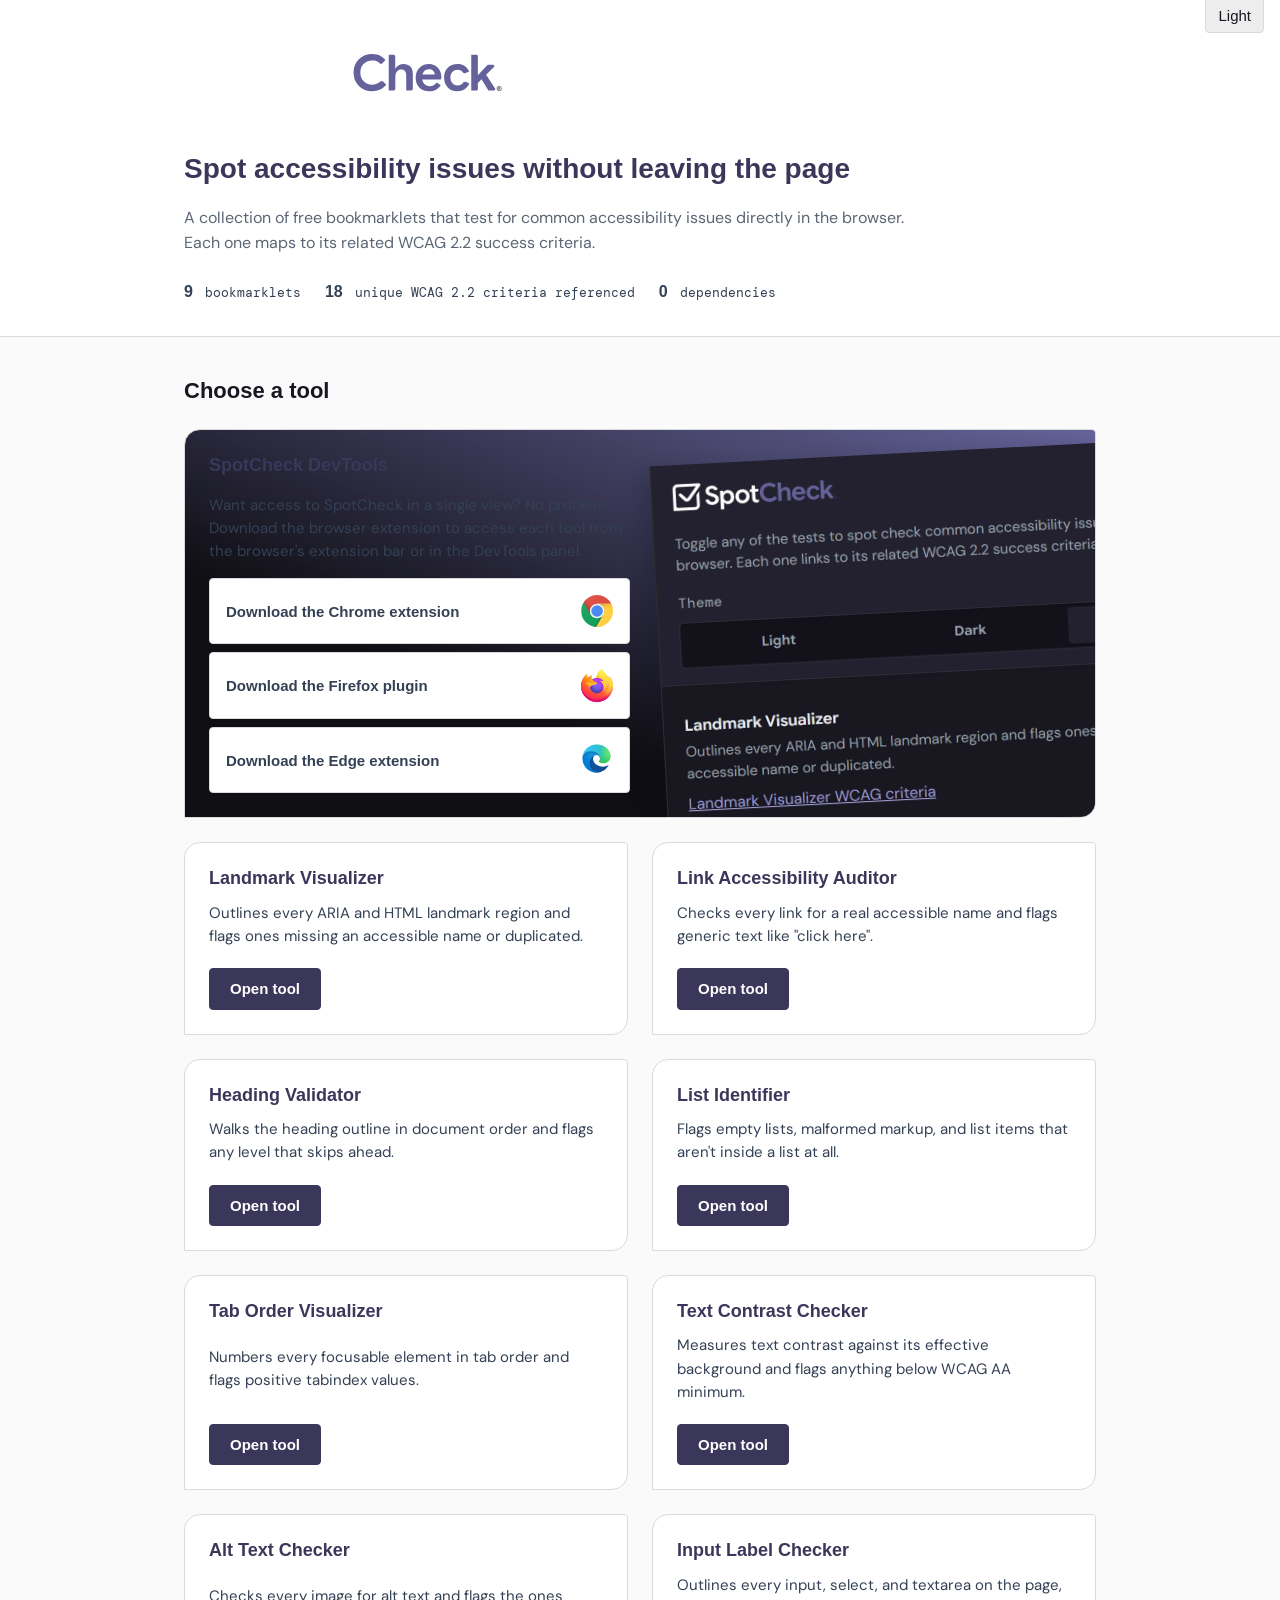
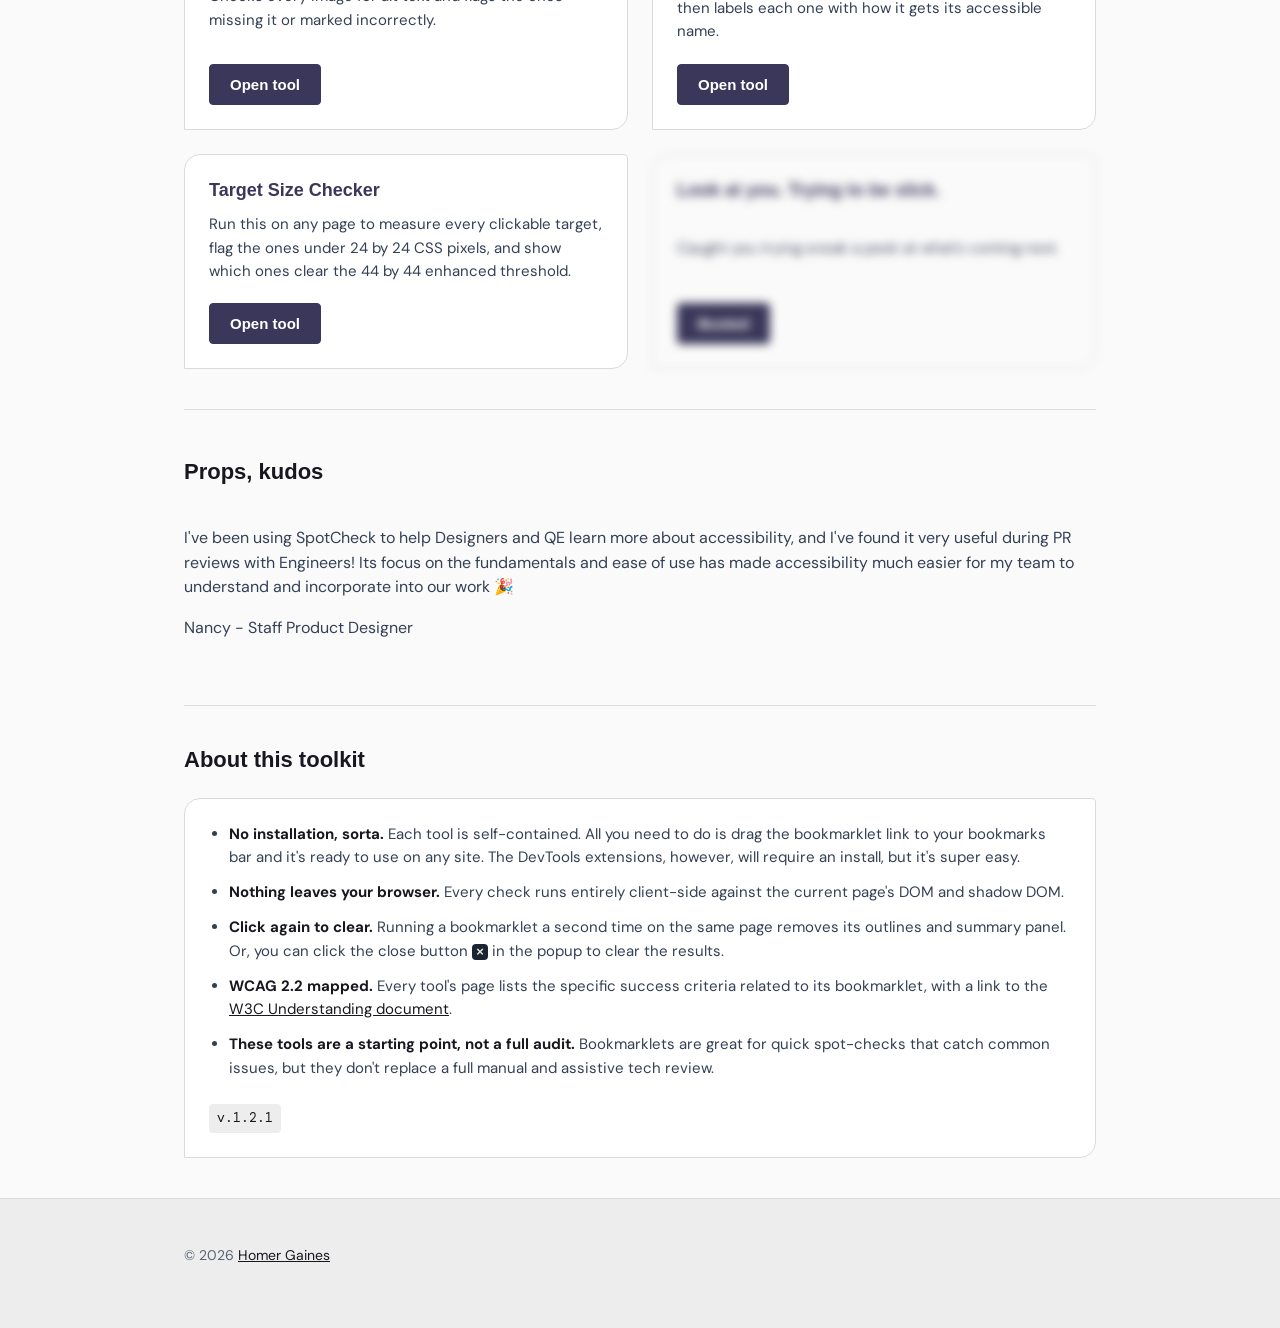
==== index.html @ e2414dfe "test" ====
<!doctype html>
<html lang="en">
  <head>
    <meta charset="utf-8" />
    <meta name="viewport" content="width=device-width" />
    <title>Free Accessibility Toolkit | SpotCheck</title>
    <meta
      name="description"
      content="SpotCheck is a free accessibility toolkit for testing common accessibility issues. Each tool is mapped to the WCAG 2.2 success criteria it covers."
    />
    <meta property="og:type" content="website" />
    <meta property="og:url" content="https://www.spotcheck.tools/" />
    <meta property="og:site_name" content="SpotCheck" />
    <meta
      property="og:title"
      content="SpotCheck: an Accessibility Bookmarklet Toolkit"
    />
    <meta
      property="og:SpotCheck is a free accessibility toolkit for testing common accessibility issues. Each tool is mapped to the WCAG 2.2 success criteria it covers."
    />
    <meta
      property="og:image"
      content="https://www.spotcheck.tools/img/spotchecktools-share-banner.jpg"
    />
    <meta property="og:image:width" content="1200" />
    <meta property="og:image:height" content="630" />
    <meta
      property="og:image:alt"
      content="SpotCheck logo above the words: an accessibility bookmarklet toolkit."
    />
    <meta property="og:locale" content="en_US" />

    <meta name="twitter:card" content="summary_large_image" />
    <meta
      name="twitter:title"
      content="SpotCheck: an Accessibility Bookmarklet Toolkit"
    />
    <meta
      name="twitter:SpotCheck is a free accessibility toolkit for testing common accessibility issues. Each tool is mapped to the WCAG 2.2 success criteria it covers."
    />
    <meta
      name="twitter:image"
      content="https://www.spotcheck.tools/img/spotchecktools-share-banner.jpg"
    />
    <meta
      name="twitter:image:alt"
      content="SpotCheck logo above the words: an accessibility bookmarklet toolkit."
    />
    <meta name="twitter:creator" content="@xirclebox" />
    <meta name="twitter:site" content="@xirclebox" />
    <meta name="color-scheme" content="light dark" />
    <link rel="icon" href="/img/favicon.png" type="image/png" />
    <link rel="canonical" href="https://www.spotcheck.tools/" />
    <link rel="preconnect" href="https://fonts.googleapis.com" />
    <link rel="preconnect" href="https://fonts.gstatic.com" crossorigin />
    <link rel="stylesheet" href="bookmarklet.css" />
    <script
      defer
      src="https://cloud.umami.is/script.js"
      data-website-id="f4892d19-de6e-406d-9e85-edab362f1ae8"
      data-domains="spotcheck.tools,www.spotcheck.tools"
    ></script>
    <script>
      const t = localStorage.getItem("__spotcheck_theme") || "system";

      if (t === "system") {
        document.documentElement.removeAttribute("data-theme");
      } else {
        document.documentElement.setAttribute("data-theme", t);
      }
    </script>
    <script defer src="js/theme.js"></script>
  </head>
  <body class="hub">
    <a class="skip-link" href="#main">Skip to content</a>

    <header class="site-header">
      <div class="wrap">
        <div id="theme-toggle-container" class="theme-toggle-container"></div>
        <h1 class="site-header__title">
          <span class="logo" aria-hidden="true"></span>
          <span class="sr-only"
            >SpotCheck: an Accessibility Bookmarklet Toolkit</span
          >
        </h1>
        <h2 class="site-header__heading">
          Spot accessibility issues without leaving the page
        </h2>
        <p class="site-header__lede">
          A collection of free bookmarklets that test for common accessibility
          issues directly in the browser. Each one maps to its related WCAG 2.2
          success criteria.
        </p>
        <ul class="site-header__stats">
          <li class="site-header__stat"><strong>9</strong> bookmarklets</li>
          <li class="site-header__stat">
            <strong>18</strong> unique WCAG 2.2 criteria referenced
          </li>
          <li class="site-header__stat"><strong>0</strong> dependencies</li>
        </ul>
      </div>
    </header>

    <main id="main">
      <div class="wrap">
        <section class="section" aria-labelledby="tools-heading">
          <h2 class="section__title" id="tools-heading">Choose a tool</h2>
          <ul class="tools">
            <li class="devtools">
              <div>
                <h3 class="tool__name">SpotCheck DevTools</h3>
                <p class="devtools-copy">
                  Want access to SpotCheck in a single view? No problem.
                  Download the browser extension to access each tool from the
                  browser's extension bar or in the DevTools panel.
                </p>
                <ul class="devtools__list">
                  <li class="devtools__list-item">
                    <a
                      class="tool__link devtools__link--outline devtools__link"
                      href="https://chromewebstore.google.com/detail/spotcheck-accessibility-t/bcaahjkiibfcphmllamggoneejgpkncf?authuser=0&hl=en"
                      rel="noopener noreferrer"
                      target="_blank"
                    >
                      <span>Download the Chrome extension</span>
                      <img src="./img/chrome.svg" alt="" class="browser__img" />
                    </a>
                  </li>

                  <li class="devtools__list-item">
                    <a
                      class="tool__link devtools__link--outline devtools__link"
                      href="https://addons.mozilla.org/en-US/firefox/addon/spotcheck-a11y-toolkit/"
                      rel="noopener noreferrer"
                      target="_blank"
                    >
                      <span>Download the Firefox plugin</span>
                      <img
                        src="./img/firefox.svg"
                        alt=""
                        class="browser__img"
                      />
                    </a>
                  </li>

                  <li class="devtools__list-item">
                    <a
                      class="tool__link devtools__link--outline devtools__link"
                      href="https://microsoftedge.microsoft.com/addons/detail/spotcheck-accessibility-/emnckkeinmbibkdihlafebegipoojcdb"
                      rel="noopener noreferrer"
                      target="_blank"
                    >
                      <span>Download the Edge extension</span>
                      <img src="./img/edge.svg" alt="" class="browser__img" />
                    </a>
                  </li>
                </ul>
              </div>
              <div class="devtools-screen"></div>
            </li>

            <li class="tool tool--landmarks">
              <div class="tool__header">
                <h3 class="tool__name">Landmark Visualizer</h3>
              </div>
              <p class="tool__desc">
                Outlines every ARIA and HTML landmark region and flags ones
                missing an accessible name or duplicated.
              </p>
              <div class="tool__footer">
                <a
                  class="tool__link"
                  href="landmark-visualizer.html"
                  aria-label="Open Landmark Visualizer"
                  >Open tool</a
                >
              </div>
            </li>

            <li class="tool tool--links">
              <div class="tool__header">
                <h3 class="tool__name">Link Accessibility Auditor</h3>
              </div>
              <p class="tool__desc">
                Checks every link for a real accessible name and flags generic
                text like "click here".
              </p>
              <div class="tool__footer">
                <a
                  class="tool__link"
                  href="link-accessibility-auditor.html"
                  aria-label="Open Link Accessibility Auditor"
                  >Open tool</a
                >
              </div>
            </li>

            <li class="tool tool--headings">
              <div class="tool__header">
                <h3 class="tool__name">Heading Validator</h3>
              </div>
              <p class="tool__desc">
                Walks the heading outline in document order and flags any level
                that skips ahead.
              </p>
              <div class="tool__footer">
                <a
                  class="tool__link"
                  href="heading-validator.html"
                  aria-label="Open Heading Validator"
                  >Open tool</a
                >
              </div>
            </li>

            <li class="tool tool--lists">
              <div class="tool__header">
                <h3 class="tool__name">List Identifier</h3>
              </div>
              <p class="tool__desc">
                Flags empty lists, malformed markup, and list items that aren't
                inside a list at all.
              </p>
              <div class="tool__footer">
                <a
                  class="tool__link"
                  href="list-identifier.html"
                  aria-label="Open List Identifier"
                  >Open tool</a
                >
              </div>
            </li>

            <li class="tool tool--keyboard">
              <div class="tool__header">
                <h3 class="tool__name">Tab Order Visualizer</h3>
              </div>
              <p class="tool__desc">
                Numbers every focusable element in tab order and flags positive
                tabindex values.
              </p>
              <div class="tool__footer">
                <a
                  class="tool__link"
                  href="tab-order-visualizer.html"
                  aria-label="Open Tab Order Visualizer"
                  >Open tool</a
                >
              </div>
            </li>

            <li class="tool tool--contrast">
              <div class="tool__header">
                <h3 class="tool__name">Text Contrast Checker</h3>
              </div>
              <p class="tool__desc">
                Measures text contrast against its effective background and
                flags anything below WCAG AA minimum.
              </p>
              <div class="tool__footer">
                <a
                  class="tool__link"
                  href="text-contrast-checker.html"
                  aria-label="Open Text Contrast Checker"
                  >Open tool</a
                >
              </div>
            </li>

            <li class="tool">
              <div class="tool__header">
                <h3 class="tool__name">Alt Text Checker</h3>
              </div>
              <p class="tool__desc">
                Checks every image for alt text and flags the ones missing it or
                marked incorrectly.
              </p>
              <div class="tool__footer">
                <a
                  class="tool__link"
                  href="alt-text-checker.html"
                  aria-label="Open Alt Text Checker"
                  >Open tool</a
                >
              </div>
            </li>

            <li class="tool">
              <div class="tool__header">
                <h3 class="tool__name">Input Label Checker</h3>
              </div>
              <p class="tool__desc">
                Outlines every input, select, and textarea on the page, then
                labels each one with how it gets its accessible name.
              </p>
              <div class="tool__footer">
                <a
                  class="tool__link"
                  href="input-label-checker.html"
                  aria-label="Open Input Label Checker"
                  >Open tool</a
                >
              </div>
            </li>

            <li class="tool">
              <div class="tool__header">
                <h3 class="tool__name">Target Size Checker</h3>
              </div>
              <p class="tool__desc">
                Run this on any page to measure every clickable target, flag the
                ones under 24 by 24 CSS pixels, and show which ones clear the 44
                by 44 enhanced threshold.
              </p>
              <div class="tool__footer">
                <a
                  class="tool__link"
                  href="target-size-checker.html"
                  aria-label="Open Target Size Checker"
                  >Open tool</a
                >
              </div>
            </li>

            <li class="tool coming-soon" aria-hidden="true">
              <div class="tool__header">
                <h3 class="tool__name">Look at you. Trying to be slick.</h3>
              </div>
              <p class="tool__desc">
                Caught you trying sneak a peek at what's coming next.
              </p>
              <div class="tool__footer">
                <div class="tool__link">Busted</div>
              </div>
            </li>
          </ul>
        </section>

        <section aria-labelledby="props-heading">
          <h2 class="section__title" id="props-heading">Props, kudos</h2>
          <div class="props">
            <p>
              I've been using SpotCheck to help Designers and QE learn more
              about accessibility, and I've found it very useful during PR
              reviews with Engineers! Its focus on the fundamentals and ease of
              use has made accessibility much easier for my team to understand
              and incorporate into our work
              <span role="img" aria-label="Tada emoji">🎉</span>
            </p>
            <p>Nancy - Staff Product Designer</p>
          </div>
        </section>

        <section class="section" aria-labelledby="about-heading">
          <h2 class="section__title" id="about-heading">About this toolkit</h2>
          <div class="about">
            <ul class="about__list">
              <li>
                <strong>No installation, sorta.</strong> Each tool is
                self-contained. All you need to do is drag the bookmarklet link
                to your bookmarks bar and it's ready to use on any site. The
                DevTools extensions, however, will require an install, but it's
                super easy.
              </li>
              <li>
                <strong>Nothing leaves your browser.</strong> Every check runs
                entirely client-side against the current page's DOM and shadow
                DOM.
              </li>
              <li>
                <strong>Click again to clear.</strong> Running a bookmarklet a
                second time on the same page removes its outlines and summary
                panel. Or, you can click the close button
                <pre class="example-close-button" aria-hidden="true">×</pre>
                in the popup to clear the results.
              </li>
              <li>
                <strong>WCAG 2.2 mapped.</strong> Every tool's page lists the
                specific success criteria related to its bookmarklet, with a
                link to the
                <a
                  href="https://www.w3.org/WAI/WCAG22/Understanding/"
                  rel="noopener noreferrer"
                  target="_blank"
                  >W3C Understanding document</a
                >.
              </li>
              <li>
                <strong
                  >These tools are a starting point, not a full audit.</strong
                >
                Bookmarklets are great for quick spot-checks that catch common
                issues, but they don't replace a full manual and assistive tech
                review.
              </li>
            </ul>

            <div class="version">v.1.2.1</div>
          </div>
        </section>
      </div>
    </main>

    <footer class="site-footer">
      <div class="wrap">
        <p>
          &copy; 2026
          <a
            href="https://www.homergaines.com"
            rel="noopener noreferrer"
            target="_blank"
            >Homer Gaines</a
          >
        </p>
      </div>
    </footer>
  </body>
</html>
---- bookmarklet.css ----
@import url("https://fonts.googleapis.com/css2?family=Google+Sans+Flex:opsz,wght@6..144,1..1000&&family=IBM+Plex+Sans:wght@500;600;700&family=DM+Sans:ital,opsz,wght@0,9..40,100..1000;1,9..40,100..1000&family=DM+Mono:ital,wght@0,300;0,400;0,500;1,300;1,400;1,500&display=swap");

:root {
  --logo-url: url("./img/spotcheck-logo--header-dark.svg");
  --product-url: url("./img/spotchecktools-product-screen-dark.jpg");
  --light: #fff;
  --dark: #181720;
  --color-bg: #fafafa;
  --color-bg-tint: #ededed;
  --color-surface: var(--light);
  --color-hairline: #d8dbdd;
  --color-ink-muted: #5b6674;
  --color-navy: #3b375a;
  --color-navy-soft: #344054;
  --color-navy-dark: var(--dark);
  --color-navy-tint: #eef0f2;
  --color-green: #1a7d4f;
  --color-red: #be412a;
  --color-gold: #8b6800;
  --color-code: #e7eaed;
  --focus-color: #ff00ff;
  --accent: #646198;

  --border-radius: 0.25rem;
  --border-radius-lg: 1rem;
  --control-background: #3b375a;
  --control-border: #3b375a;
  --control-background--hover: var(--accent);
  --control-border--hover: #344054;
  --ui-border: #344054;
  --graditent: linear-gradient(-158deg, #656399 0%, #0f0e13 68%);
  --devtools-copy: var(--color-navy-soft);
  --devtools-link-color: var(--body-color);
  --devtools-screen-shadow: -18px 0 20px -8px rgba(11, 13, 33, 0.2);

  --source-code-background: var(--dark);
  --source-code-color: var(--color-code);
  --section-title-color: var(--color-navy-dark);
  --heading-color: var(--color-navy);
  --body-color: var(--color-navy-soft);
  --about__list-strong-color: var(--dark);
  --link-color: var(--dark);
  --back-link-color: var(--color-ink-muted);
  --criteria-level-color: var(--color-navy-soft);

  --font-display: "Google Sans Flex", sans-serif;
  --font-body: "DM Sans", sans-serif;
  --font-mono: "DM Mono", monospace;

  --font-size-11: 0.6875rem;
  --font-size-12: 0.75rem;
  --font-size-13: 0.8125rem;
  --font-size-14: 0.875rem;
  --font-size-15: 0.9375rem;
  --font-size-16: 1rem;
  --font-size-17: 1.0625rem;
  --font-size-18: 1.125rem;
  --font-size-20: 1.25rem;
  --font-size-22: 1.375rem;
  --font-size-28: 1.75rem;
  --font-size-32: 2rem;
  --font-size-36: 2.25rem;

  --space-4: 0.25rem;
  --space-8: 0.5rem;
  --space-12: 0.75rem;
  --space-16: 1rem;
  --space-20: 1.25rem;
  --space-24: 1.5rem;
  --space-32: 2rem;
  --space-40: 2.5rem;
  --space-48: 3rem;
  --space-64: 4rem;
  --space-80: 5rem;
  --speed-quick: 0.2s ease-in-out;
}

@media (prefers-color-scheme: dark) {
  :root {
    --logo-url: url("./img/spotcheck-logo--header-dark.svg");
    --product-url: url("./img/spotchecktools-product-screen-dark.jpg");
    --color-bg: #0f0e13;
    --color-bg-tint: #1b1a22;
    --color-surface: #181720;
    --color-hairline: #2a2932;
    --color-ink-muted: #a0a4ab;
    --color-navy: #3b375a;
    --color-navy-soft: #b8b5cc;
    --color-navy-dark: #e7eaed;
    --color-navy-tint: #1f1d2a;
    --color-gold: #e0b03f;
    --color-green: #3fbf7f;
    --color-red: #e06a4f;

    --section-title-color: var(--light);
    --heading-color: var(--color-navy-dark);
    --body-color: var(--color-ink-muted);
    --about__list-strong-color: var(--light);
    --link-color: var(--light);
    --criteria-level-color: #9d9ad1;
    --ui-border: #344054;
    --graditent: linear-gradient(-385deg, #656399 0%, #0f0e13 68%);
    --devtools-copy: var(--light);
    --devtools-link-color: var(--light);
    --devtools-screen-shadow: -18px 0 20px -8px rgba(11, 13, 33, 0.62);
  }
}

[data-theme="dark"] {
  --logo-url: url("./img/spotcheck-logo--header-dark.svg");
  --product-url: url("./img/spotchecktools-product-screen-dark.jpg");
  --color-bg: #0f0e13;
  --color-bg-tint: #1b1a22;
  --color-surface: #181720;
  --color-hairline: #2a2932;
  --color-ink-muted: #a0a4ab;
  --color-navy: #3b375a;
  --color-navy-soft: #b8b5cc;
  --color-navy-dark: #e7eaed;
  --color-navy-tint: #1f1d2a;
  --color-gold: #e0b03f;
  --color-green: #3fbf7f;
  --color-red: #e06a4f;

  --section-title-color: var(--light);
  --heading-color: var(--color-navy-dark);
  --body-color: var(--color-ink-muted);
  --about__list-strong-color: var(--light);
  --link-color: var(--light);
  --criteria-level-color: #9d9ad1;
  --ui-border: #344054;
  --demo-color: var(--color-navy-soft);
  --graditent: linear-gradient(-385deg, #656399 0%, #0f0e13 68%);
  --devtools-copy: var(--light);
  --devtools-link-color: var(--light);
  --devtools-screen-shadow: -18px 0 20px -8px rgba(11, 13, 33, 0.62);
}

[data-theme="light"] {
  --logo-url: url("./img/spotcheck-logo--header-light.svg");
  --product-url: url("./img/spotchecktools-product-screen-light.jpg");
  --color-bg: #fafafa;
  --color-bg-tint: #ededed;
  --color-surface: var(--light);
  --color-hairline: #d8dbdd;
  --color-ink-muted: #5b6674;
  --color-navy: #3b375a;
  --color-navy-soft: #344054;
  --color-navy-dark: var(--dark);
  --color-navy-tint: #eef0f2;
  --color-green: #1a7d4f;
  --color-red: #be412a;
  --color-gold: #8b6800;

  --section-title-color: var(--color-navy-dark);
  --heading-color: var(--color-navy);
  --body-color: var(--color-navy-soft);
  --about__list-strong-color: var(--dark);
  --link-color: var(--dark);
  --criteria-level-color: var(--color-navy-soft);
  --ui-border: var(--color-hairline);
  --graditent: linear-gradient(-158deg, var(--light) 0%, var(--color-bg) 68%);
  --devtools-copy: var(--color-navy-soft);
  --devtools-link-color: var(--body-color);
  --devtools-screen-shadow: -18px 0 20px -8px rgba(11, 13, 33, 0.2);
}

* {
  box-sizing: border-box;
}

html {
  scroll-behavior: smooth;
  font-size: 100%;
}

body {
  margin: 0;
  background: var(--color-bg);
  color: var(--body-color);
  font-family: var(--font-body);
  font-size: var(--font-size-16);
  line-height: 1.6;
}

a {
  color: var(--link-color);
}

h1,
h2,
h3 {
  font-family: var(--font-display);
  line-height: 1.25;
  display: inline-flex;
  color: var(--heading-color);
}

.sr-only {
  position: absolute;
  width: 1px;
  height: 1px;
  padding: 0;
  margin: -1px;
  overflow: hidden;
  clip: rect(0, 0, 0, 0);
  white-space: nowrap;
  border: 0;
}

.helper-text,
.version {
  display: inline;
  background: var(--color-bg-tint);
  color: var(--color-navy-dark);
  font-family: var(--font-mono);
  font-size: var(--font-size-13);
  line-height: 1.6;
  padding: var(--space-4);
  border-radius: var(--border-radius);
}

.version {
  display: inline-block;
  margin-top: var(--space-24);
  padding: var(--space-4) var(--space-8);
}

:focus-visible,
.skip-link:focus {
  outline: 4px solid transparent;
  box-shadow:
    0 0 0 4px var(--light),
    0 0 0 8px var(--focus-color);
}

.skip-link:focus {
  left: var(--space-16);
  top: var(--space-16);
  z-index: 100;
  background: var(--control-background--hover);
  color: var(--light);
  padding: var(--space-8) var(--space-16);
  border-radius: var(--border-radius);
}

.skip-link {
  position: absolute;
  left: -999px;
  top: auto;
}

.bookmarklet-back__link {
  color: var(--back-link-color);
  position: relative;
  display: block;
  margin: 0 0 var(--space-12) 0;
  font-size: var(--font-size-14);
}

.tophat {
  background: var(--color-bg);
  padding: var(--space-20) var(--space-16);
  display: flex;
  align-items: center;
  margin-bottom: var(--space-64);
}

.tophat__link {
  display: flex;
  width: 14rem;
  height: 38px;
  background-image: var(--logo-url);
  background-size: contain;
  background-repeat: no-repeat;
}

.logo {
  display: block;
  background-image: var(--logo-url);
  background-size: contain;
  background-repeat: no-repeat;
  inline-size: 100%;
  max-inline-size: 20rem;
  block-size: auto;
  aspect-ratio: 320 / 71;
}

.logomark {
  width: 100%;
  max-width: 1rem;
}

.logo-header {
  display: block;
  width: 100%;
}

a:has(.logo-footer) {
  display: inline-flex;
  align-items: center;
}

.logo-footer {
  max-width: 8rem;
  display: flex;
  width: 14rem;
  height: var(--space-24);
  background-image: var(--logo-url);
  background-size: contain;
  background-repeat: no-repeat;
}

.theme-toggle-container {
  display: flex;
  position: absolute;
  top: -2px;
  right: var(--space-16);
}

.theme-toggle__button {
  background: var(--color-bg-tint);
  color: var(--color-navy-dark);
  border: 1px solid var(--color-hairline);
  border-radius: var(--border-radius);
  border-top-left-radius: 0;
  border-top-right-radius: 0;
  padding: var(--space-8) var(--space-12);
  font-family: var(--font-display);
  font-weight: 400;
  font-size: var(--font-size-15);
  cursor: pointer;
}

main {
  padding-block: var(--space-48) var(--space-320);
}

main section {
  padding-block: var(--space-48);
  border-bottom: 1px solid var(--color-hairline);
}

main section:last-of-type {
  border-bottom: none;
}

.section__heading {
  font-size: var(--font-size-20);
  margin-bottom: var(--space-8);
}

.wrap {
  max-width: 61rem;
  margin-inline: auto;
  padding-inline: var(--space-16);
}

@media (min-width: 40rem) {
  .wrap {
    padding-inline: var(--space-32);
  }
}

.section-intro {
  color: var(--color-ink-muted);
  margin: 0 0 var(--space-24) 0;
}

.site-header,
.page-header {
  background: var(--color-surface);
  border-bottom: 1px solid var(--color-hairline);
  padding-block: var(--space-48) var(--space-32);
}

.page-header {
  padding: 0 0 var(--space-64) 0;
}

.site-header__title {
  font-size: var(--font-size-28);
  line-height: 1.15;
  margin: 0 0 var(--space-32);
  display: flex;
  flex-direction: column;
  font-family: var(--font-display);
  align-items: center;
}

.site-header__title-brand {
  font-weight: 700;
  font-size: var(--font-size-36);
}

.site-header__subtitle {
  font-weight: 400;
  font-size: var(--font-size-15);
}

.site-header__title .version {
  margin: 0 0 0 var(--space-16);
  align-self: center;
}

@media (min-width: 40rem) {
  .site-header__title {
    font-size: var(--font-size-36);
    align-items: start;
    flex-direction: row;
  }
}

.site-header__heading {
  font-size: var(--font-size-28);
  margin: 0 0 var(--space-20) 0;
}

.site-header__lede {
  color: var(--color-ink-muted);
  max-width: 45rem;
  margin: 0;
}

.bookmarklet-row {
  display: flex;
  flex-direction: column;
  align-items: flex-start;
  gap: var(--space-12);
  margin-block: var(--space-24);
}

.bookmarklet,
.button {
  display: inline-flex;
  font-family: var(--font-display);
  font-weight: 600;
  font-size: var(--font-size-15);
  color: var(--light);
  background: var(--control-background);
  border: 1px solid var(--control-border);
  border-radius: var(--border-radius);
  padding: var(--space-12) var(--space-24);
  cursor: pointer;
  transition: background var(--speed-quick);
}

.bookmarklet:hover,
.button:hover {
  background: var(--control-background--hover);
  border: 1px solid var(--control-border--hover);
}

.bookmarklet {
  cursor: grab;
  transition:
    transform var(--speed-quick),
    box-shadow var(--speed-quick);
  transform-origin: center;
  text-decoration: none;
}

.bookmarklet:hover {
  box-shadow: rgb(41, 68, 101) 8px 8px 16px -4px;
  transform: rotate(-1deg);
  text-decoration: underline;
}

.updated-on {
  font-family: var(--font-display);
  font-size: var(--font-size-13);
  color: var(--color-ink-muted);
  margin: 0;
}

.copy-button {
  font-family: var(--font-body);
  font-size: var(--font-size-13);
  font-weight: 500;
  padding: var(--space-8) var(--space-12);
  width: 105px;
  transition: width var(--speed-quick);
  text-wrap: nowrap;
  overflow: hidden;
}

.button--outline,
.copy-button {
  background: var(--color-surface);
  border: 1px solid var(--color-hairline);
  color: var(--body-color);
}

.button--outline:hover,
.copy-button:hover {
  border-color: var(--color-navy);
  background: var(--color-surface);
}

.copy-button--copied {
  border-color: var(--color-green);
  color: var(--color-green);
  font-weight: 700;
  width: 76px;
  transition: width var(--speed-quick);
}

.steps {
  color: var(--color-ink-muted);
  padding-left: 1.25rem;
  margin: var(--space-24) 0 0 0;
}

.steps li + li {
  margin-top: var(--space-8);
}

.results-popup-example-container {
  margin-top: var(--space-32);
  color: var(--color-ink-muted);
}

.results-popup-example-close-button {
  position: absolute;
  top: 6px;
  right: 6px;
  background: transparent;
  border-width: medium;
  border-style: none;
  border-color: currentcolor;
  border-image: none;
  color: rgb(231, 234, 237);
  font:
    16px / 1 -apple-system,
    sans-serif;
  padding: 2px 6px;
  border-top-right-radius: var(--border-radius);
  outline: 3px dotted var(--focus-color);
  cursor: pointer;
}

.results-popup-example {
  position: relative;
  background: var(--dark);
  color: #e7eaed;
  font-size: var(--font-size-13);
  padding: 12px 32px 12px 16px;
  border-radius: 6px;
  max-width: 260px;
  user-select: none;
  transform: translateY(0);
}

.fading {
  animation: fade-out-in 5s ease forwards;
}

@keyframes fade-out-in {
  0% {
    opacity: 1;
    transform: translateY(0);
  }
  8% {
    opacity: 0;
    transform: translateY(1rem);
  }
  55% {
    opacity: 0;
    transform: translateY(0);
  }
  100% {
    opacity: 1;
    transform: translateY(0);
  }
}

.example-close-button {
  display: inline-flex;
  align-items: center;
  justify-content: center;
  background: #1b2430;
  color: rgb(231, 234, 237);
  font-size: var(--font-size-13);
  font-family: sans-serif;
  font-weight: 700;
  padding: 2px;
  height: 16px;
  width: 16px;
  border-radius: var(--border-radius);
  margin: 0;
  pointer-events: none;
  user-select: none;
}

.fade-out-btn {
  pointer-events: none;
}

.legend {
  display: grid;
  gap: var(--space-16);
}

@media (min-width: 40rem) {
  .legend {
    grid-template-columns: repeat(3, 1fr);
  }
}

.legend__item {
  border: 1px solid var(--color-hairline);
  border-radius: var(--border-radius);
  padding: var(--space-16);
  background: var(--color-surface);
}

.legend__item-swatch {
  display: block;
  width: 100%;
  height: 0.5rem;
  margin-bottom: var(--space-12);
}

.legend__item-label {
  display: block;
  font-weight: 500;
  font-family: var(--font-mono);
  font-size: var(--font-size-14);
  letter-spacing: 0.06em;
  margin-bottom: var(--space-4);
}

.legend__item--green .legend__item-swatch,
.legend__item--pass .legend__item-swatch {
  border-top: 5px solid var(--color-green);
}

.legend__item--green .legend__item-label,
.legend__item--pass .legend__item-label {
  color: var(--color-green);
}

.legend__item--red .legend__item-swatch,
.legend__item--fail .legend__item-swatch {
  border-top: 6px dashed var(--color-red);
}

.legend__item--red .legend__item-label,
.legend__item--fail .legend__item-label {
  color: var(--color-red);
}

.legend__item--gold .legend__item-swatch {
  border-top: 6px dotted var(--color-gold);
}

.legend__item--gold .legend__item-label {
  color: var(--color-gold);
}

.legend__item-body {
  margin: 0;
  font-size: var(--font-size-15);
  color: var(--color-ink-muted);
}

.demo {
  background: var(--color-surface);
  border: 1px solid var(--color-hairline);
  border-radius: var(--border-radius);
  padding: var(--space-24);
  margin-top: var(--space-24);
}

.demo__stage {
  margin-bottom: var(--space-16);
}

.demo__controls {
  display: flex;
  flex-wrap: wrap;
  gap: var(--space-12);
  margin-bottom: var(--space-16);
}

.demo__results {
  font-family: var(--font-mono);
  font-size: var(--font-size-13);
  min-height: 1.5rem;
  border-top: 1px solid var(--color-hairline);
  margin-top: var(--space-24);
  padding-top: var(--space-24);
}

.demo__results-line {
  margin: 0 0 var(--space-4);
}

.demo__field-row {
  display: flex;
  flex-wrap: wrap;
  gap: var(--space-12);
}

.demo__field-row.images {
  flex-direction: column;
}

.source__actions {
  display: flex;
  justify-content: flex-end;
  margin-bottom: var(--space-12);
}

.source__code {
  background: var(--source-code-background);
  color: var(--color-code);
  font-family: var(--font-mono);
  font-size: var(--font-size-13);
  line-height: 1.6;
  padding: var(--space-24);
  border-radius: var(--border-radius);
  overflow-x: auto;
  max-height: 24rem;
  overflow-y: auto;
}

.notes {
  color: var(--color-ink-muted);
  padding-left: 1.25rem;
}

.notes li {
  margin-top: var(--space-8);
}

.criteria {
  list-style: none;
  margin: 0;
  padding: 0;
  display: grid;
  gap: var(--space-12);
}

.criteria__item {
  display: flex;
  align-items: baseline;
  gap: var(--space-16);
  border: 1px solid var(--color-hairline);
  border-radius: var(--border-radius);
  padding: var(--space-16);
  background: var(--color-surface);
}

.criteria__number {
  flex-shrink: 0;
  font-family: var(--font-mono);
  font-size: var(--font-size-13);
  font-weight: 500;
  color: var(--body-color);
  background: var(--color-navy-tint);
  padding: var(--space-4) var(--space-8);
  border-radius: var(--border-radius);
  white-space: nowrap;
}

.criteria__body {
  min-width: 0;
}

.criteria__link {
  font-family: var(--font-display);
  font-weight: 600;
  font-size: var(--font-size-15);
  text-underline-offset: 0.15em;
}

.criteria__level {
  font-family: var(--font-mono);
  font-size: var(--font-size-13);
  letter-spacing: 0.05em;
  margin-left: var(--space-8);
  color: var(--criteria-level-color);
}

.criteria__desc {
  margin: var(--space-4) 0 0;
  font-size: var(--font-size-14);
  color: var(--color-ink-muted);
}

.site-footer {
  background: var(--color-bg-tint);
  padding-block: var(--space-32) var(--space-48);
  color: var(--color-ink-muted);
  font-size: var(--font-size-14);
  border-top: 1px solid var(--color-hairline);
}

.site-footer .wrap {
  display: flex;
  justify-content: space-between;
}

.heading-order .demo__stage {
  display: flex;
  flex-direction: column;
  gap: var(--space-12);
}

.heading-order .legend {
  grid-template-columns: 1fr;
}

@media (min-width: 40rem) {
  .heading-order .legend {
    grid-template-columns: repeat(2, 1fr);
  }
}

.fake-heading-demo {
  font-family: var(--font-mono);
  font-size: var(--font-size-14);
  font-weight: 600;
  padding: var(--space-8) var(--space-12);
  border-radius: var(--border-radius);
  border: 3px solid var(--color-hairline);
  background: var(--color-surface);
  color: var(--color-navy-dark);
  width: fit-content;
}

.fake-heading-demo--level-1 {
  margin-left: 0;
}

.fake-heading-demo--level-2 {
  margin-left: 1rem;
}

.fake-heading-demo--level-3 {
  margin-left: 2rem;
}

.fake-heading-demo--level-4 {
  margin-left: 3rem;
}

.fake-heading-demo--level-5 {
  margin-left: 4rem;
}

.landmark-visualizer .fake-landmark-demo {
  padding: var(--space-12);
  margin-bottom: var(--space-12);
  border: 1px solid var(--ui-border);
  border-radius: var(--border-radius);
  background: var(--color-bg);
  color: var(--demo-color);
}

.landmark-visualizer .fake-landmark-demo:last-child {
  margin-bottom: 0;
}

.link-auditor .demo__sample {
  list-style: none;
  margin: 0;
  padding: 0;
  display: grid;
  gap: var(--space-12);
}

.link-auditor .demo__sample-item {
  display: flex;
  align-items: center;
  gap: var(--space-8);
}

.link-auditor .demo__link {
  font-weight: 500;
  display: flex;
}

.link-auditor .demo__link-icon {
  display: inline-flex;
  width: 2.5rem;
  height: 2.5rem;
  align-items: center;
  justify-content: center;
  border-radius: var(--border-radius);
  background: var(--color-hairline);
  pointer-events: none;
}

.list-identifier .demo__sample {
  position: relative;
  display: grid;
  gap: var(--space-24);
}

@media (min-width: 40rem) {
  .list-identifier .demo__sample {
    grid-template-columns: repeat(2, 1fr);
  }
}

.list-identifier .demo__group {
  border: 1px solid var(--color-hairline);
  border-radius: var(--border-radius);
  padding: var(--space-16);
}

.list-identifier .demo__group__heading {
  font-size: var(--font-size-15);
  margin: 0 0 var(--space-12);
  color: var(--color-ink-muted);
  font-family: var(--font-mono);
  letter-spacing: 0.04em;
  font-weight: 500;
}

.list-identifier .demo__group ul,
.list-identifier .demo__group ol {
  margin: 0;
  padding-left: 1.25rem;
}

.tab-order .demo__field {
  font-family: var(--font-body);
  font-size: var(--font-size-15);
  padding: var(--space-8) var(--space-12);
  border: 1px solid var(--color-hairline);
  border-radius: var(--border-radius);
  color: var(--color-navy-dark);
  display: inline-flex;
  align-items: center;
  position: relative;
}

.tab-order .legend {
  grid-template-columns: 1fr;
}

@media (min-width: 40rem) {
  .tab-order .legend {
    grid-template-columns: repeat(2, 1fr);
  }
}

.text-contrast .demo__stage p {
  margin: 0 0 var(--space-12);
}

.text-contrast .demo__stage p:last-child {
  margin-bottom: 0;
}

.image-alt-checker .demo__img {
  width: 4rem;
  height: 4rem;
  background: var(--color-hairline);
  border-radius: var(--border-radius);
}

.input-label-checker .demo__sample {
  list-style: none;
  margin: 0;
  padding: 0;
  display: grid;
  gap: var(--space-20);
}

@media (min-width: 40rem) {
  .input-label-checker .demo__sample {
    grid-template-columns: repeat(2, 1fr);
  }
}

.input-label-checker .demo__sample-item {
  display: grid;
  gap: var(--space-4);
  align-content: start;
}

.input-label-checker .demo__label {
  display: grid;
  gap: var(--space-4);
  font-size: var(--font-size-14);
  font-weight: 500;
  color: var(--color-navy-soft);
}

.input-label-checker .demo__control {
  font-family: var(--font-body);
  font-size: var(--font-size-15);
  color: var(--color-navy-dark);
  background: var(--color-surface);
  border: 1px solid var(--color-hairline);
  border-radius: var(--border-radius);
  padding: var(--space-8) var(--space-12);
  width: 100%;
  justify-self: start;
}

@media (min-width: 40rem) {
  .input-label-checker .demo__control {
    max-width: 20rem;
  }
}

textarea.input-label-checker .demo__control {
  resize: vertical;
}

.target-size .demo__stage {
  position: relative;
  display: flex;
  flex-direction: column;
  gap: var(--space-32);
  padding-bottom: var(--space-32);
}

.target-size .demo__field-row {
  flex-direction: column;
  align-items: flex-start;
}

.target-size .demo__target {
  display: inline-flex;
  align-items: center;
  justify-content: center;
  padding: 0;
  border: 1px solid var(--control-border);
  border-radius: var(--border-radius);
  background: var(--control-background);
  color: var(--light);
  font-family: var(--font-body);
  font-size: var(--font-size-12);
  line-height: 1;
  cursor: pointer;
}

.target-size .demo__target--enhanced {
  width: 3rem;
  height: 3rem;
}

.target-size .demo__target--minimum {
  width: 2rem;
  height: 2rem;
}

.target-size .demo__target--small {
  width: 1.25rem;
  height: 1.25rem;
  font-size: var(--font-size-11);
}

.target-size .demo__target-group {
  display: flex;
  align-items: center;
  gap: 0.125rem;
}

.target-size .demo__sentence {
  margin: 0;
  max-width: 34rem;
}

.target-size .legend {
  grid-template-columns: 1fr;
}

@media (min-width: 40rem) {
  .target-size .legend {
    grid-template-columns: repeat(2, 1fr);
  }
}

.legend__item--muted .legend__item-swatch {
  border-top: 3px dotted var(--color-ink-muted);
}

.legend__item--muted .legend__item-label {
  color: var(--color-ink-muted);
}

.hub {
  color: var(--body-color);
  line-height: 1.55;
}

.hub .site-header__stats {
  display: flex;
  flex-wrap: wrap;
  gap: var(--space-8) var(--space-24);
  margin: var(--space-24) 0 0;
  padding: 0;
  list-style: none;
}

.hub .site-header__stat {
  font-family: var(--font-mono);
  font-size: var(--font-size-13);
  color: var(--color-navy-soft);
}

.hub .site-header__stat strong {
  font-family: var(--font-display);
  font-size: var(--font-size-16);
  color: var(--stat-number-color);
  margin-right: var(--space-4);
}

.hub .section {
  padding: var(--space-40) 0;
}

.hub .section__title {
  font-family: var(--font-display);
  font-weight: 600;
  font-size: var(--font-size-22);
  margin: 0 0 var(--space-24);
  color: var(--section-title-color);
}

.hub .tools {
  display: grid;
  gap: var(--space-24);
  margin: 0;
  padding: 0;
  list-style: none;
}

@media (min-width: 40rem) {
  .hub .tools {
    grid-template-columns: 1fr 1fr;
    grid-template-rows: repeat(3, auto) auto;
  }
}

.hub .tool,
.hub .about,
.hub .devtools {
  background: var(--color-surface);
  border: 1px solid var(--color-hairline);
  border-radius: none;
  border-top-left-radius: var(--border-radius-lg);
  border-top-right-radius: var(--border-radius);
  border-bottom-right-radius: var(--border-radius-lg);
  padding: var(--space-24);
}

.hub .about {
  overflow-wrap: break-word;
}

.hub .devtools {
  display: grid;
  overflow: hidden;
  position: relative;
  grid-template-columns: 1fr auto;
  min-height: 20rem;
  gap: 0;
  background: #656399;
  background: var(--graditent);
  grid-column: 1 / -1;
  color: var(--light);

  .devtool__name {
    color: var(--light);
  }

  .devtools-copy {
    color: var(--devtools-copy);
    font-size: var(--font-size-15);
  }

  .devtools-screen {
    display: none;
    background-image: var(--product-url);
    background-size: cover;
    background-position: left;
    top: 24px;
    right: -28px;
    position: absolute;
    transform: rotate(-3deg);
    box-shadow: var(--devtools-screen-shadow);
    height: 100%;
    width: 29rem;
    pointer-events: none;

    @media (min-width: 57rem) {
      display: flex;
    }
  }

  .devtools__list {
    list-style: none;
    margin: 0;
    padding: 0;
    display: flex;
    gap: var(--space-8);
    flex-direction: column;

    .devtools__link {
      width: 100%;
      justify-content: space-between;
    }

    .devtools__link--outline {
      background: var(--color-surface);
      border: 1px solid var(--color-hairline);
      color: var(--body-color);
      padding: var(--space-16);
      transition:
        color 0.2s ease-in-out,
        border 0.2s ease-in-out;

      .browser__img {
        width: 2rem;
        height: auto;
        pointer-events: none;
        transition: transform 0.5s ease-out;
      }

      &:hover,
      &:focus-visible {
        border-color: var(--color-navy);
        background: var(--color-surface);
        color: var(--devtools-link-color);

        .browser__img {
          transform: scale(1.3);
          transition: transform 0.2s ease-in;
        }
      }
    }
  }

  @media (min-width: 57rem) {
    grid-template-columns: 1fr 1fr;
    gap: var(--space-20);
  }
}

.hub .tool {
  display: flex;
  flex-direction: column;
  justify-content: space-between;
}

.hub .tool__header {
  display: flex;
  align-items: flex-start;
  justify-content: space-between;
  gap: var(--space-16);
  margin: 0 0 var(--space-12);
}

.hub .tool__name {
  font-family: var(--font-display);
  font-weight: 700;
  font-size: var(--font-size-18);
  margin: 0;
}

.hub .tool__desc {
  margin: 0 0 var(--space-20);
  color: var(--color-navy-soft);
  font-size: var(--font-size-15);
}

.hub .tool__footer {
  display: flex;
  flex-direction: column;
  align-items: flex-start;
  gap: var(--space-8);
}

.hub .tool__link {
  font-family: var(--font-display);
  font-weight: 600;
  font-size: var(--font-size-15);
  color: var(--light);
  background: var(--control-background);
  border: 1px solid var(--control-border);
  border-radius: var(--border-radius);
  padding: var(--space-8) var(--space-20);
  text-decoration: none;
  display: inline-flex;
  align-items: center;
  gap: var(--space-8);
  transition: background 0.2s ease-in-out;
}

.hub .tool__link:hover {
  background: var(--control-background--hover);
  border-color: var(--control-border--hover);
}

.hub .coming-soon {
  filter: blur(5px);
  background: none;
}

.hub .coming-soon .tool__link {
  pointer-events: none;
}

.hub .about__list {
  margin: 0;
  padding-left: var(--space-20);
}

.hub .about__list li {
  margin-bottom: var(--space-12);
  font-size: var(--font-size-15);
  color: var(--color-navy-soft);
}

.hub .about__list li:last-child {
  margin-bottom: 0;
}

.hub .about__list strong {
  color: var(--about__list-strong-color);
}

.hub .site-footer__text {
  margin: 0;
  font-size: var(--font-size-14);
  color: var(--color-navy-soft);
}

@media (prefers-reduced-motion: reduce) {
  * {
    transition: none !important;
    animation: none !important;
    scroll-behavior: auto !important;
  }
}
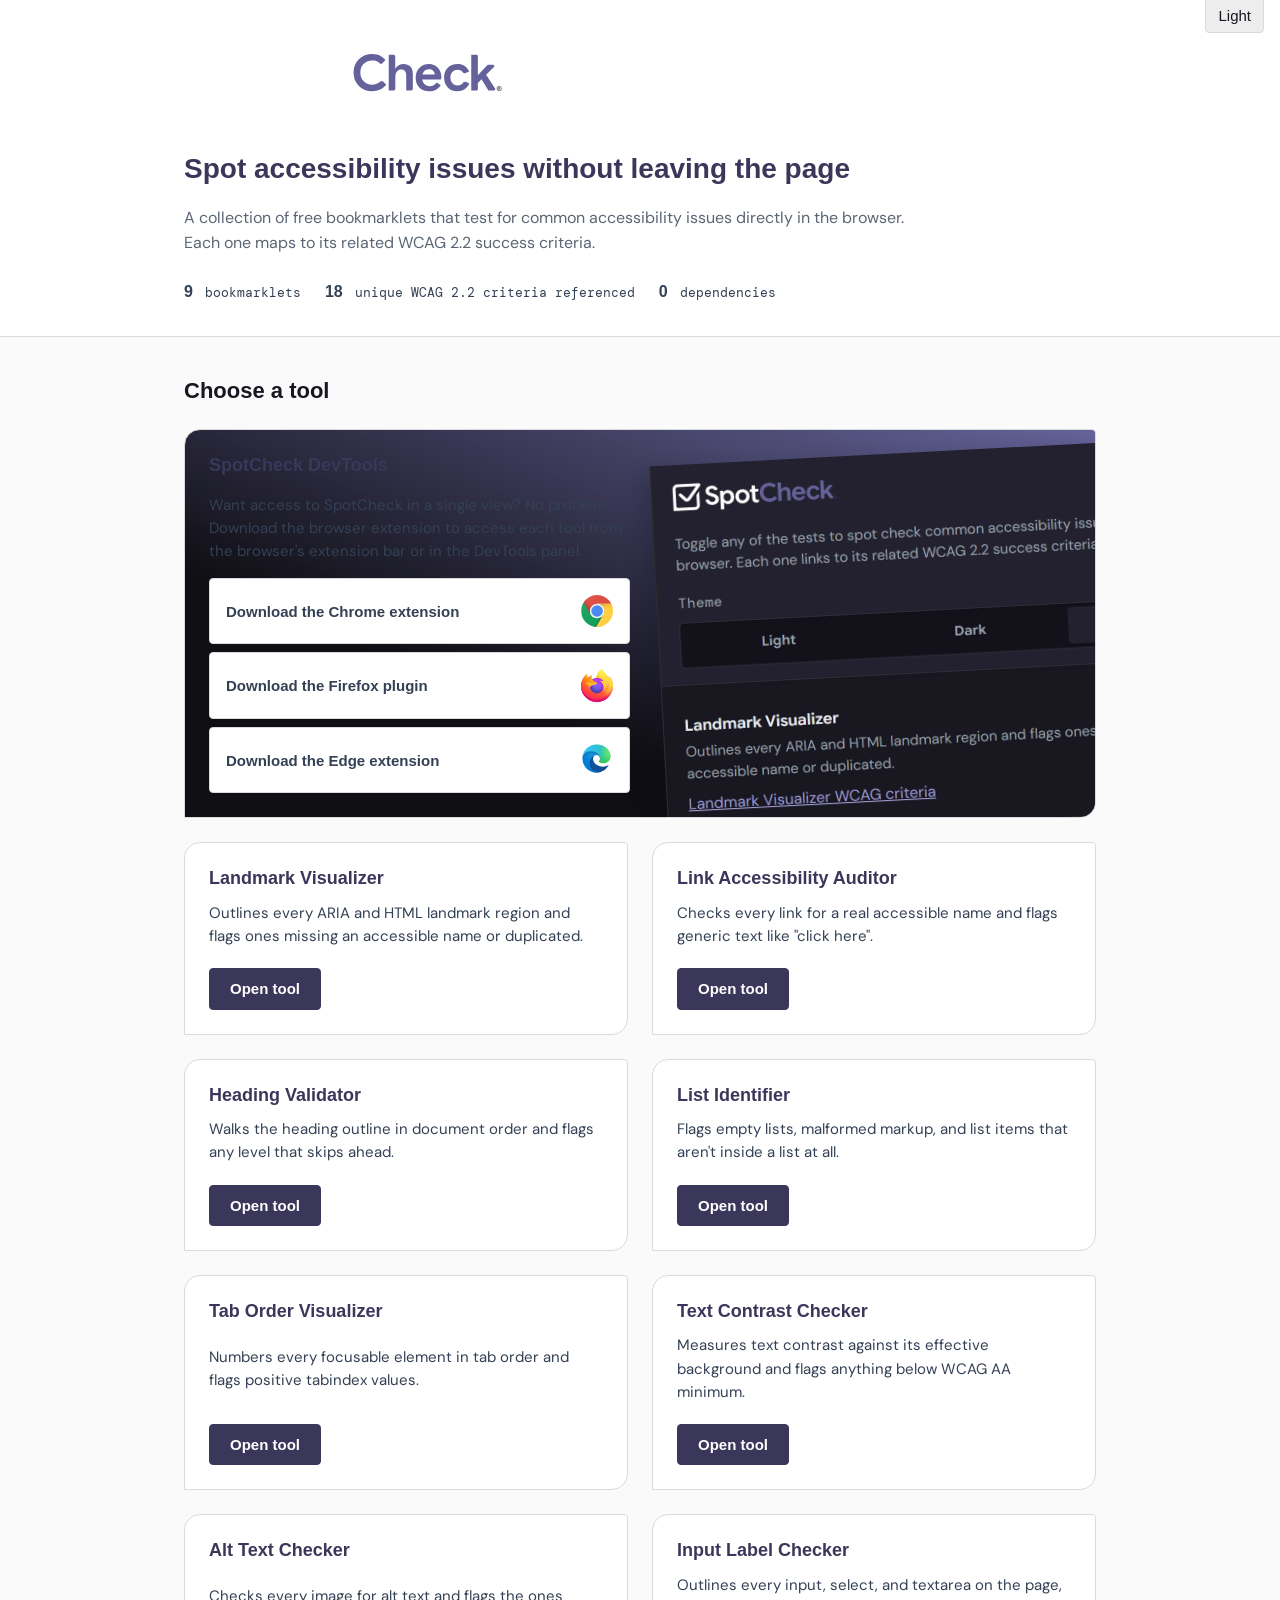
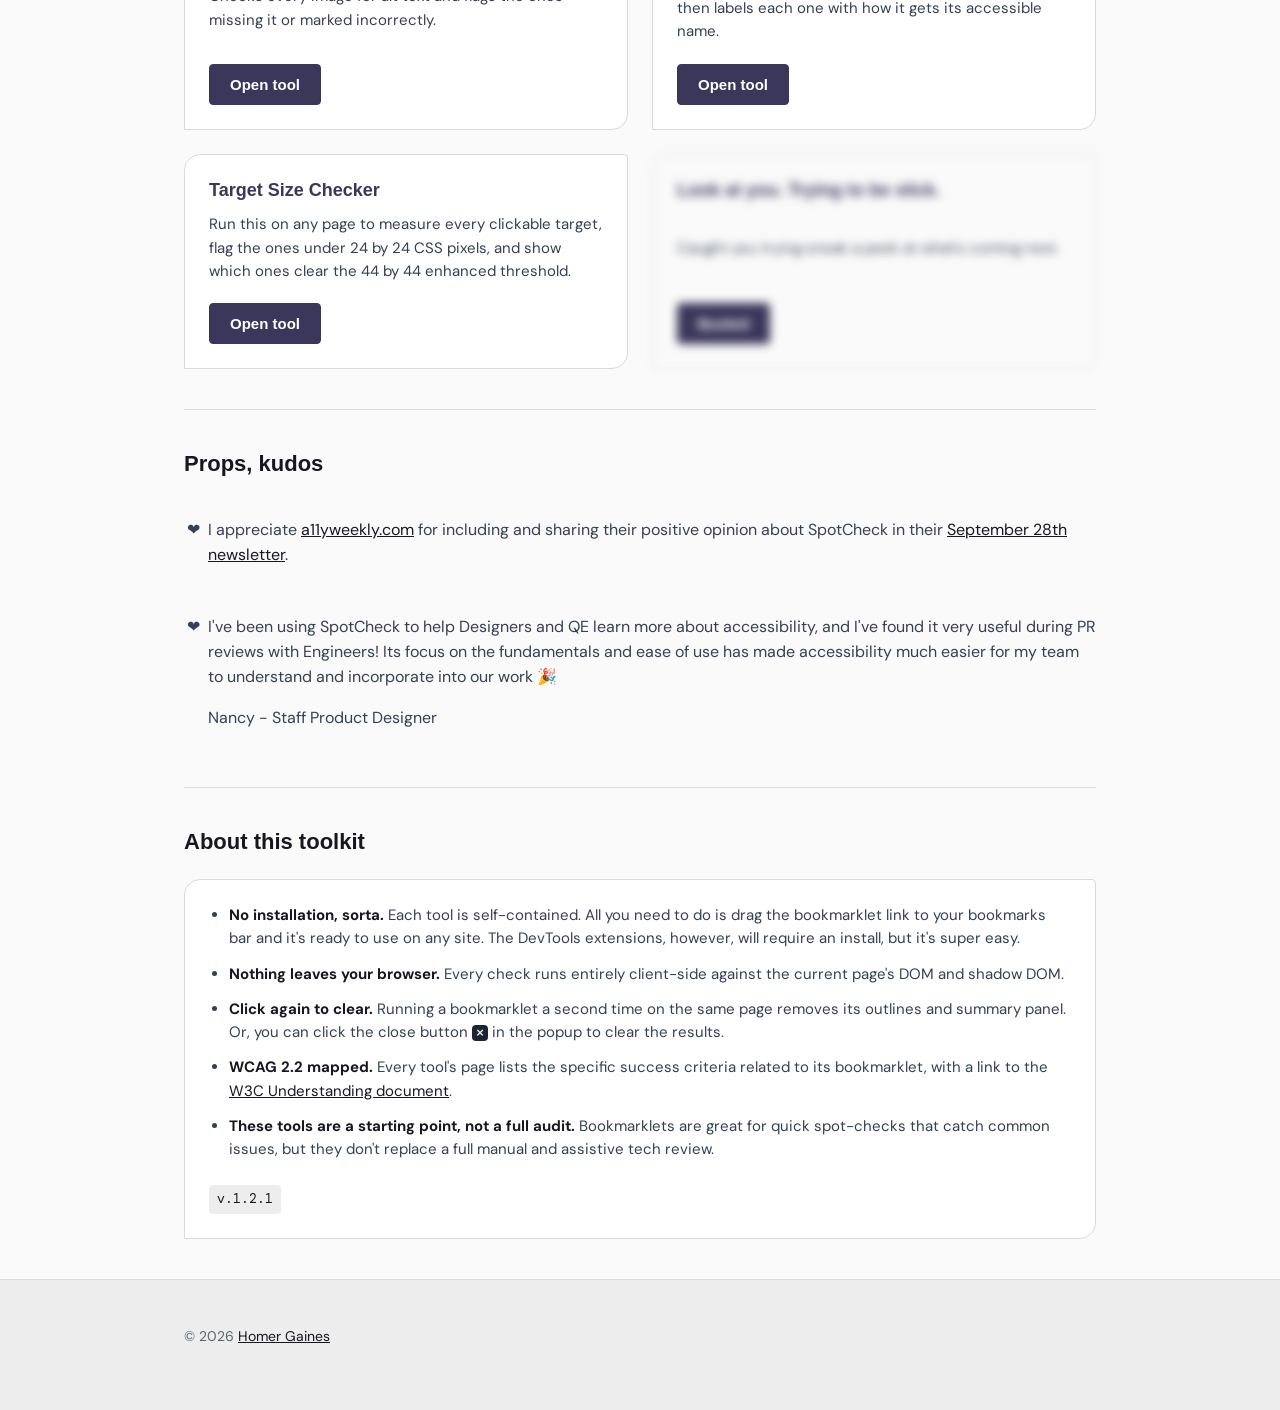
==== commit 1dc6e6b1: "updated props" ====
--- a/index.html
+++ b/index.html
@@ -336,9 +336,30 @@
           </ul>
         </section>
 
-        <section aria-labelledby="props-heading">
-          <h2 class="section__title" id="props-heading">Props, kudos</h2>
-          <div class="props">
+        <section class="section" aria-labelledby="props-heading">
+          <h2 class="section__title" id="props-heading">
+            Props, kudos</span>
+          </h2>
+          <ul class="props-heart__list">
+          <li class="props">
+            <p>
+              I appreciate
+              <a
+                href="https://a11yweekly.com"
+                target="_blank"
+                rel="noopener noreferrer"
+                >a11yweekly.com</a
+              >
+              for including and sharing their positive opinion about SpotCheck in their
+              <a
+                href="https://a11yweekly.com/issue/519/"
+                target="_blank"
+                rel="noopener noreferrer"
+                >September 28th newsletter</a
+              >.
+            </p>
+          </li>
+          <li class="props">
             <p>
               I've been using SpotCheck to help Designers and QE learn more
               about accessibility, and I've found it very useful during PR
@@ -348,7 +369,8 @@
               <span role="img" aria-label="Tada emoji">🎉</span>
             </p>
             <p>Nancy - Staff Product Designer</p>
-          </div>
+          </li>
+          </ul>
         </section>
 
         <section class="section" aria-labelledby="about-heading">
--- a/bookmarklet.css
+++ b/bookmarklet.css
@@ -385,7 +385,6 @@
   display: flex;
   flex-direction: column;
   font-family: var(--font-display);
-  align-items: center;
 }
 
 .site-header__title-brand {
@@ -1117,6 +1116,23 @@
   padding: var(--space-40) 0;
 }
 
+.hub .props-heart__list {
+  list-style-type: none;
+  padding-left: var(--space-24);
+}
+
+.hub .props-heart__list .props {
+  margin-bottom: var(--space-48);
+
+  &:last-child {
+    margin-bottom: 0;
+  }
+}
+
+.hub .props-heart__list .props::marker {
+  content: "❤  ";
+}
+
 .hub .section__title {
   font-family: var(--font-display);
   font-weight: 600;
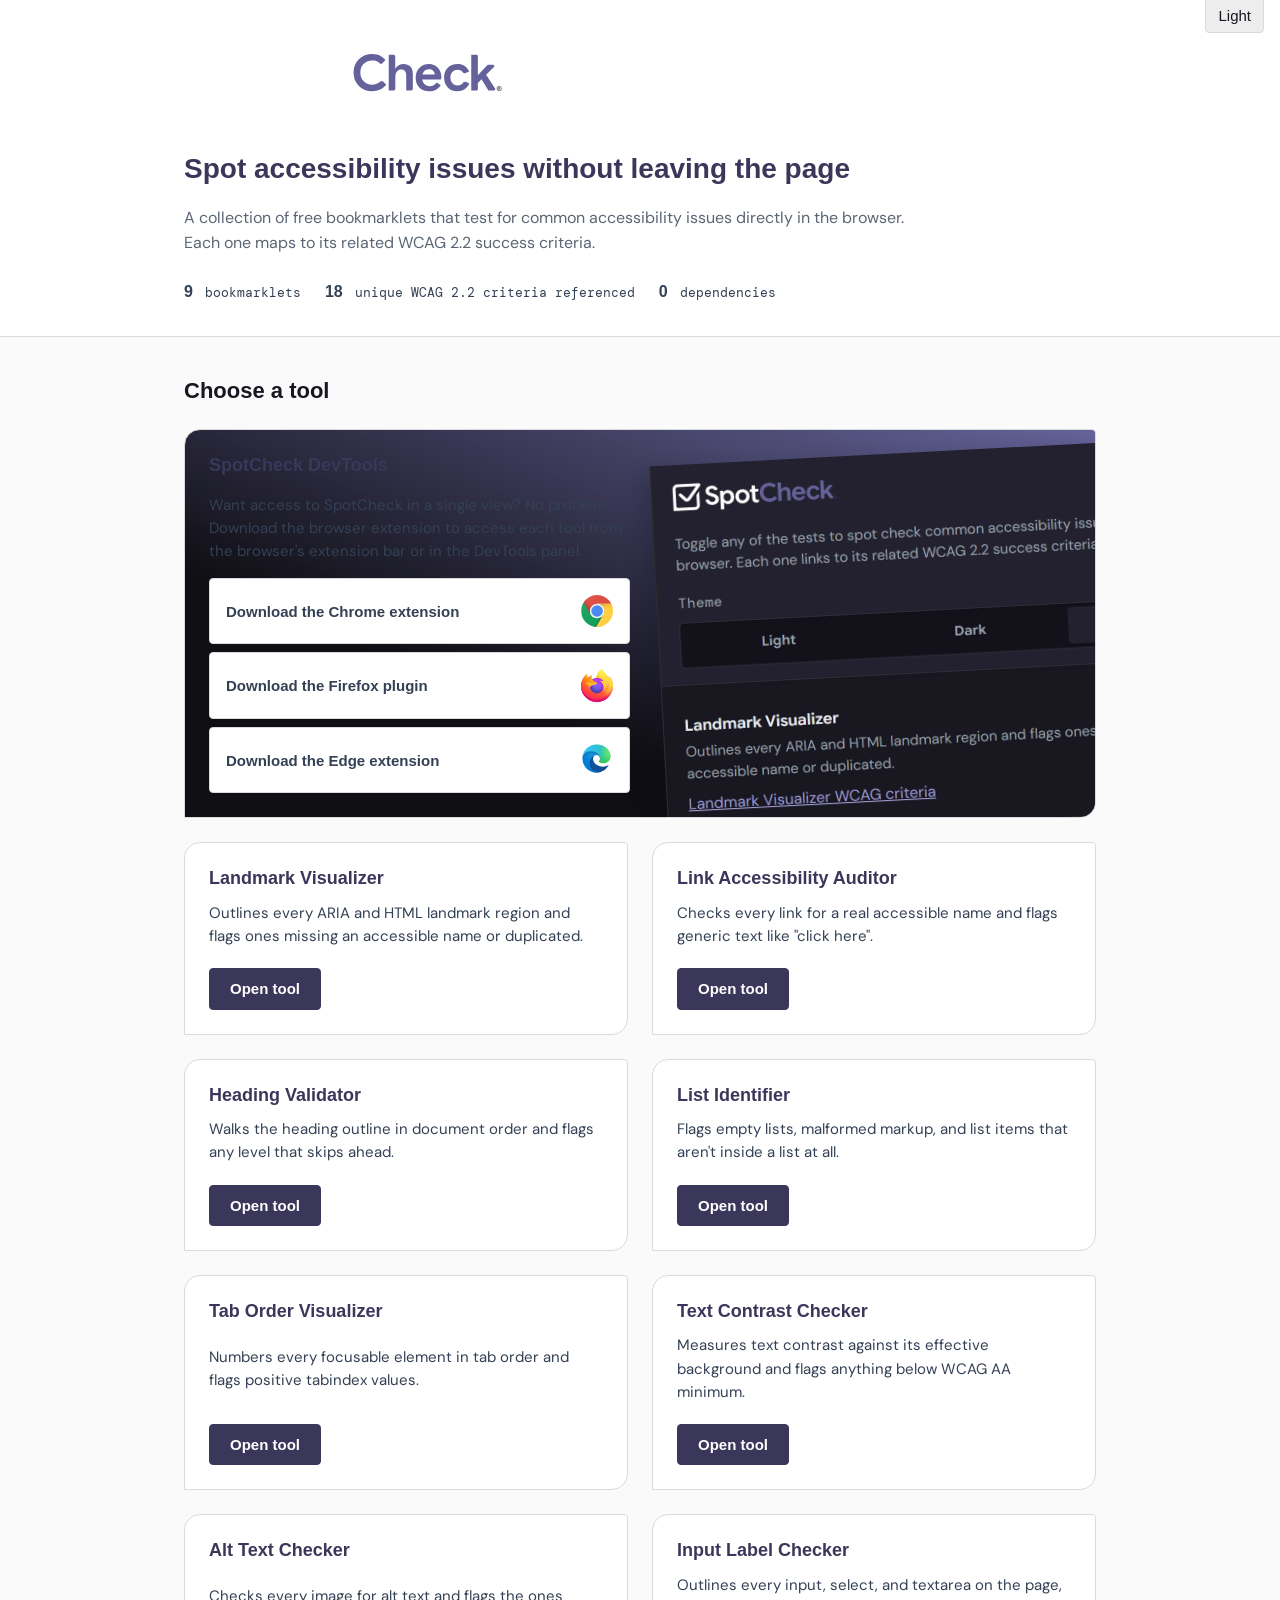
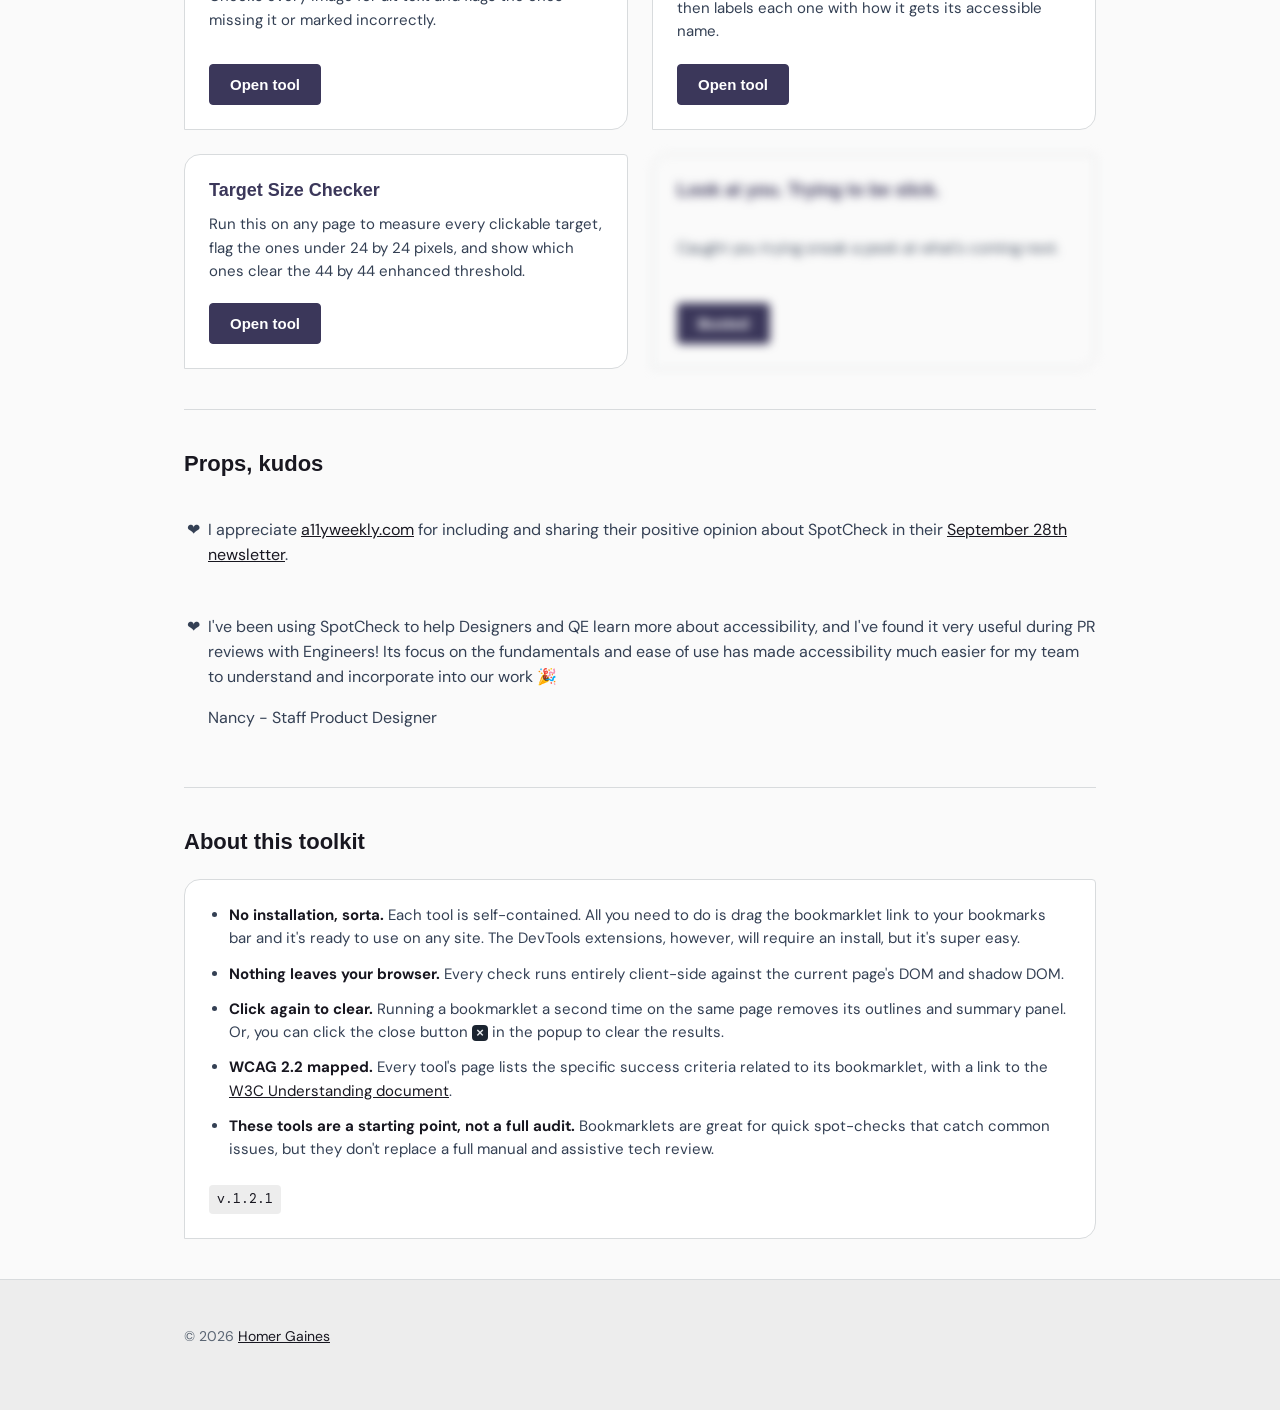
==== commit 12e49613: "typo" ====
--- a/index.html
+++ b/index.html
@@ -309,7 +309,7 @@
               </div>
               <p class="tool__desc">
                 Run this on any page to measure every clickable target, flag the
-                ones under 24 by 24 CSS pixels, and show which ones clear the 44
+                ones under 24 by 24 pixels, and show which ones clear the 44
                 by 44 enhanced threshold.
               </p>
               <div class="tool__footer">
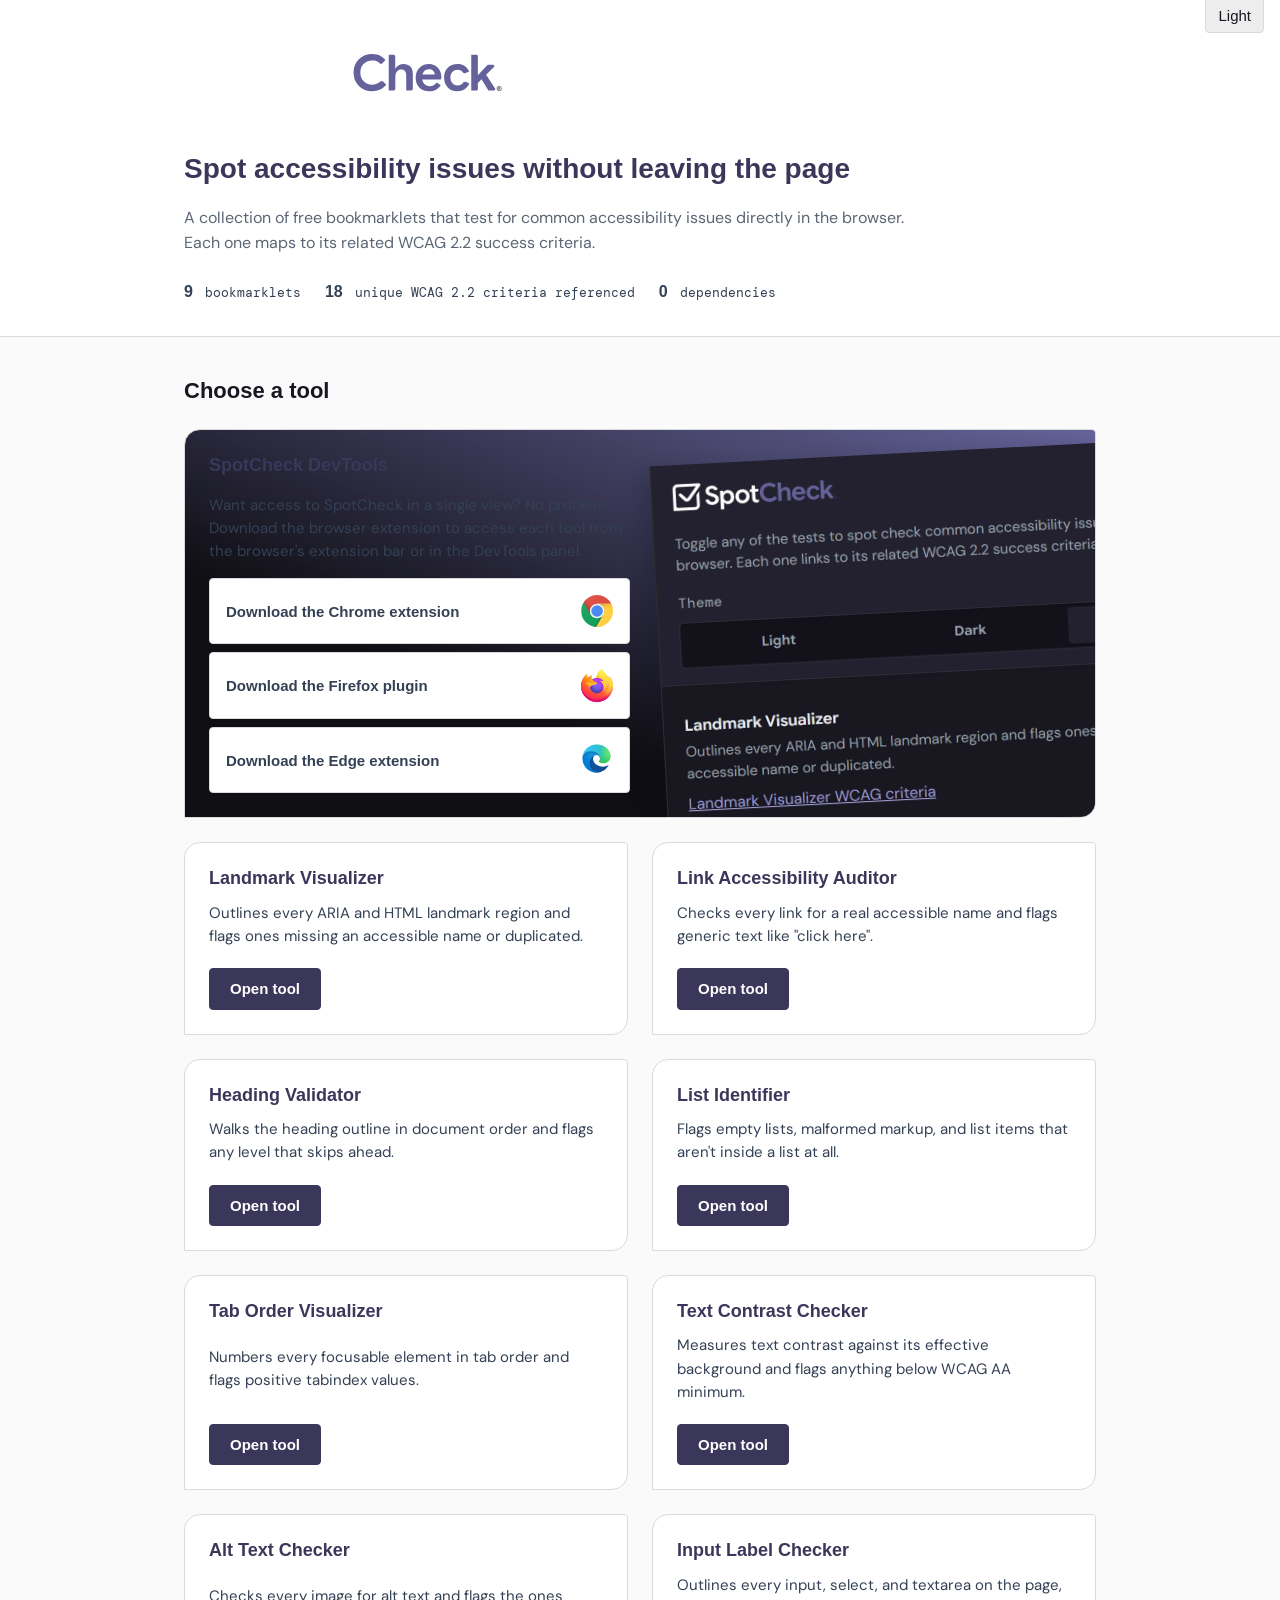
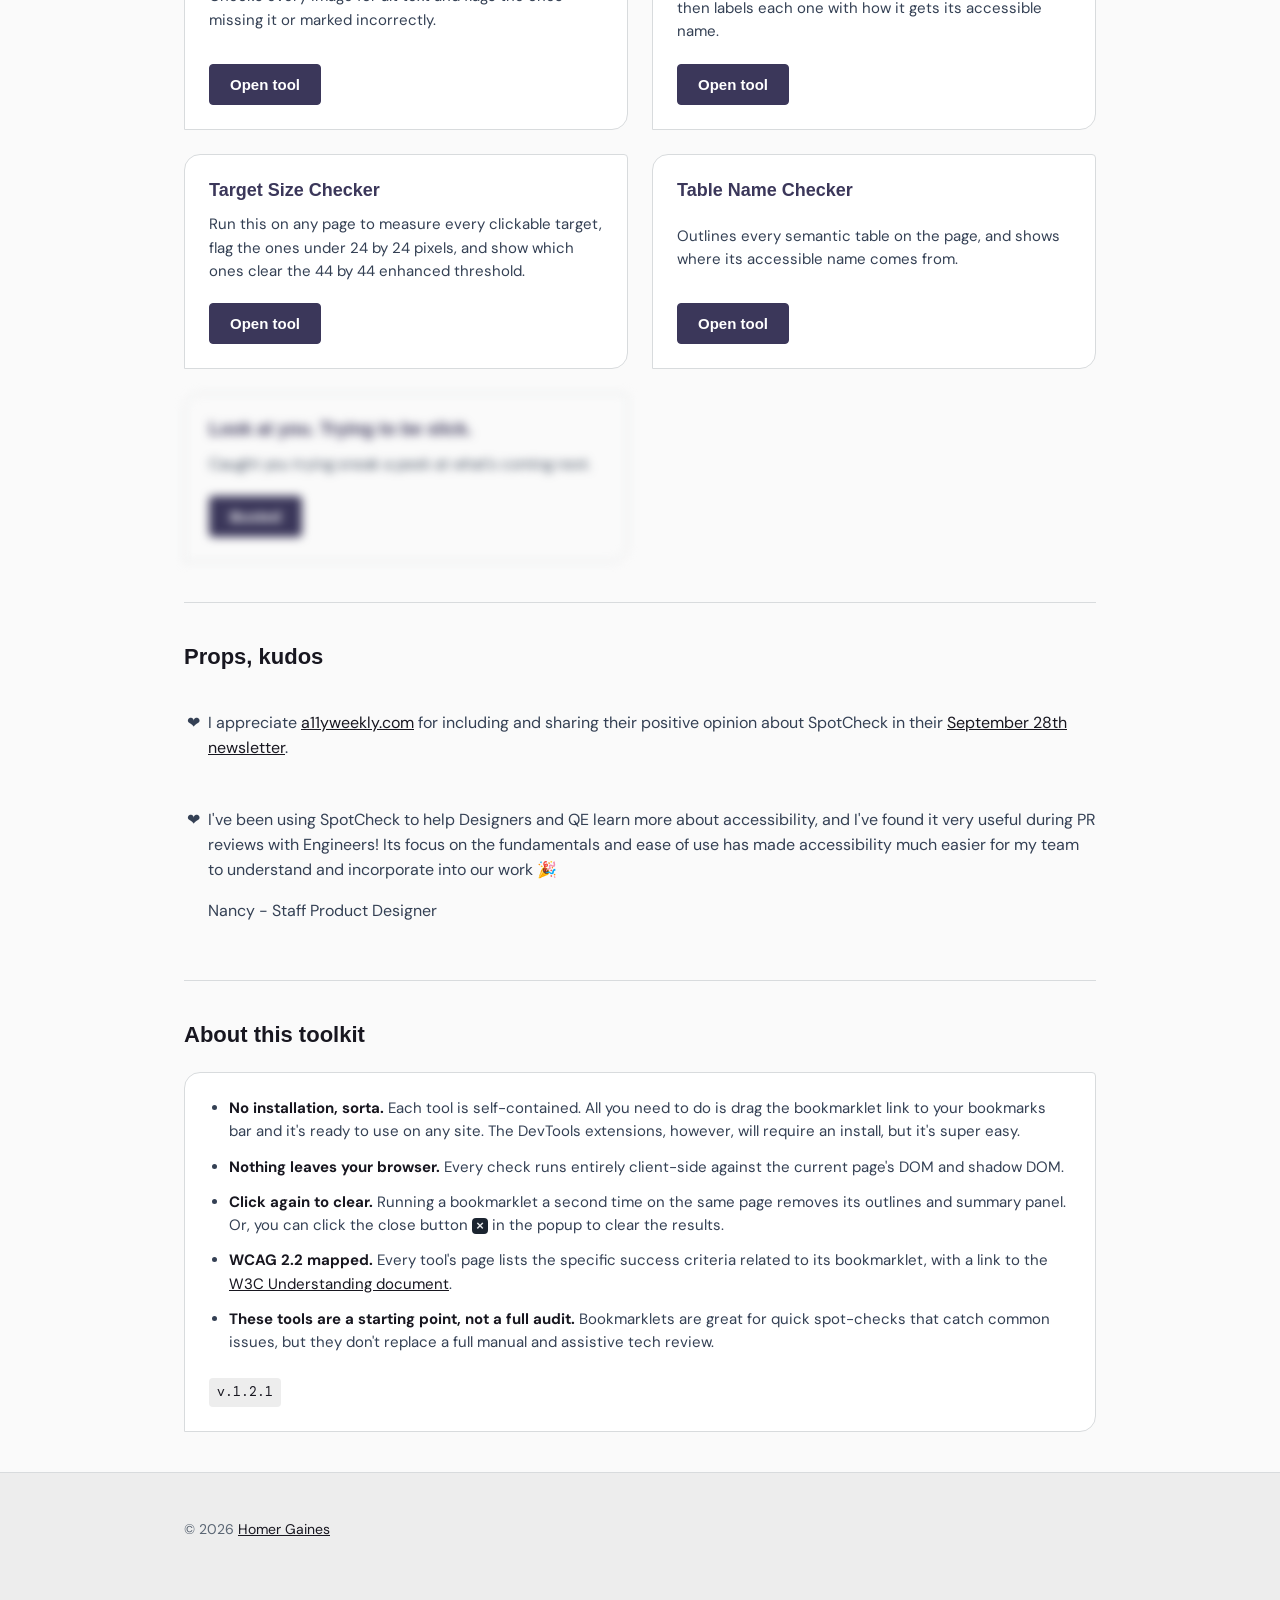
==== commit e858cd21: "added table name checker" ====
--- a/index.html
+++ b/index.html
@@ -13,7 +13,7 @@
     <meta property="og:site_name" content="SpotCheck" />
     <meta
       property="og:title"
-      content="SpotCheck: an Accessibility Bookmarklet Toolkit"
+      content="SpotCheck: an accessibility toolkit"
     />
     <meta
       property="og:SpotCheck is a free accessibility toolkit for testing common accessibility issues. Each tool is mapped to the WCAG 2.2 success criteria it covers."
@@ -26,14 +26,14 @@
     <meta property="og:image:height" content="630" />
     <meta
       property="og:image:alt"
-      content="SpotCheck logo above the words: an accessibility bookmarklet toolkit."
+      content="SpotCheck logo above the words: an accessibility toolkit."
     />
     <meta property="og:locale" content="en_US" />
 
     <meta name="twitter:card" content="summary_large_image" />
     <meta
       name="twitter:title"
-      content="SpotCheck: an Accessibility Bookmarklet Toolkit"
+      content="SpotCheck: an accessibility toolkit"
     />
     <meta
       name="twitter:SpotCheck is a free accessibility toolkit for testing common accessibility issues. Each tool is mapped to the WCAG 2.2 success criteria it covers."
@@ -44,7 +44,7 @@
     />
     <meta
       name="twitter:image:alt"
-      content="SpotCheck logo above the words: an accessibility bookmarklet toolkit."
+      content="SpotCheck logo above the words: an accessibility toolkit."
     />
     <meta name="twitter:creator" content="@xirclebox" />
     <meta name="twitter:site" content="@xirclebox" />
@@ -80,7 +80,7 @@
         <h1 class="site-header__title">
           <span class="logo" aria-hidden="true"></span>
           <span class="sr-only"
-            >SpotCheck: an Accessibility Bookmarklet Toolkit</span
+            >SpotCheck: an accessibility toolkit</span
           >
         </h1>
         <h2 class="site-header__heading">
@@ -316,6 +316,23 @@
                 <a
                   class="tool__link"
                   href="target-size-checker.html"
+                  aria-label="Open Target Size Checker"
+                  >Open tool</a
+                >
+              </div>
+            </li>
+
+            <li class="tool">
+              <div class="tool__header">
+                <h3 class="tool__name">Table Name Checker</h3>
+              </div>
+              <p class="tool__desc">
+                 Outlines every semantic table on the page, and shows where its accessible name comes from.
+              </p>
+              <div class="tool__footer">
+                <a
+                  class="tool__link"
+                  href="table-name-checker.html"
                   aria-label="Open Target Size Checker"
                   >Open tool</a
                 >
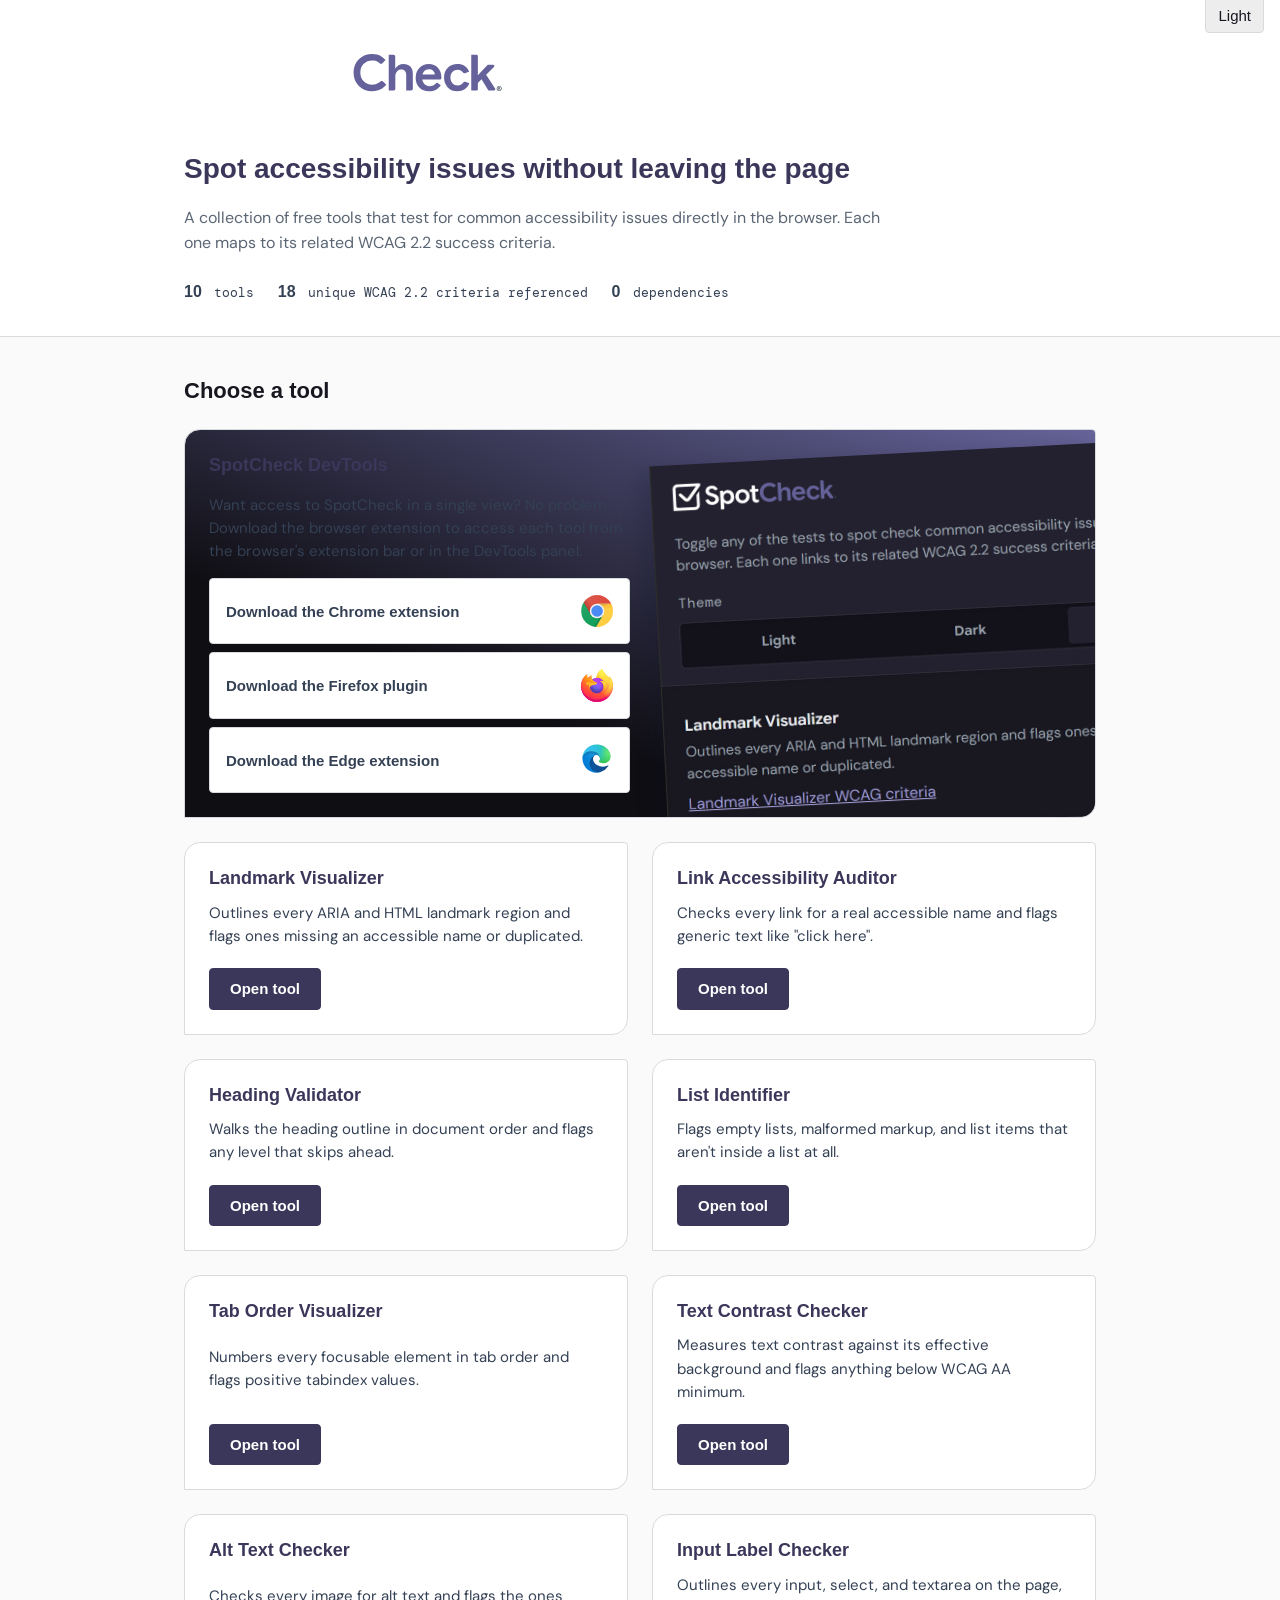
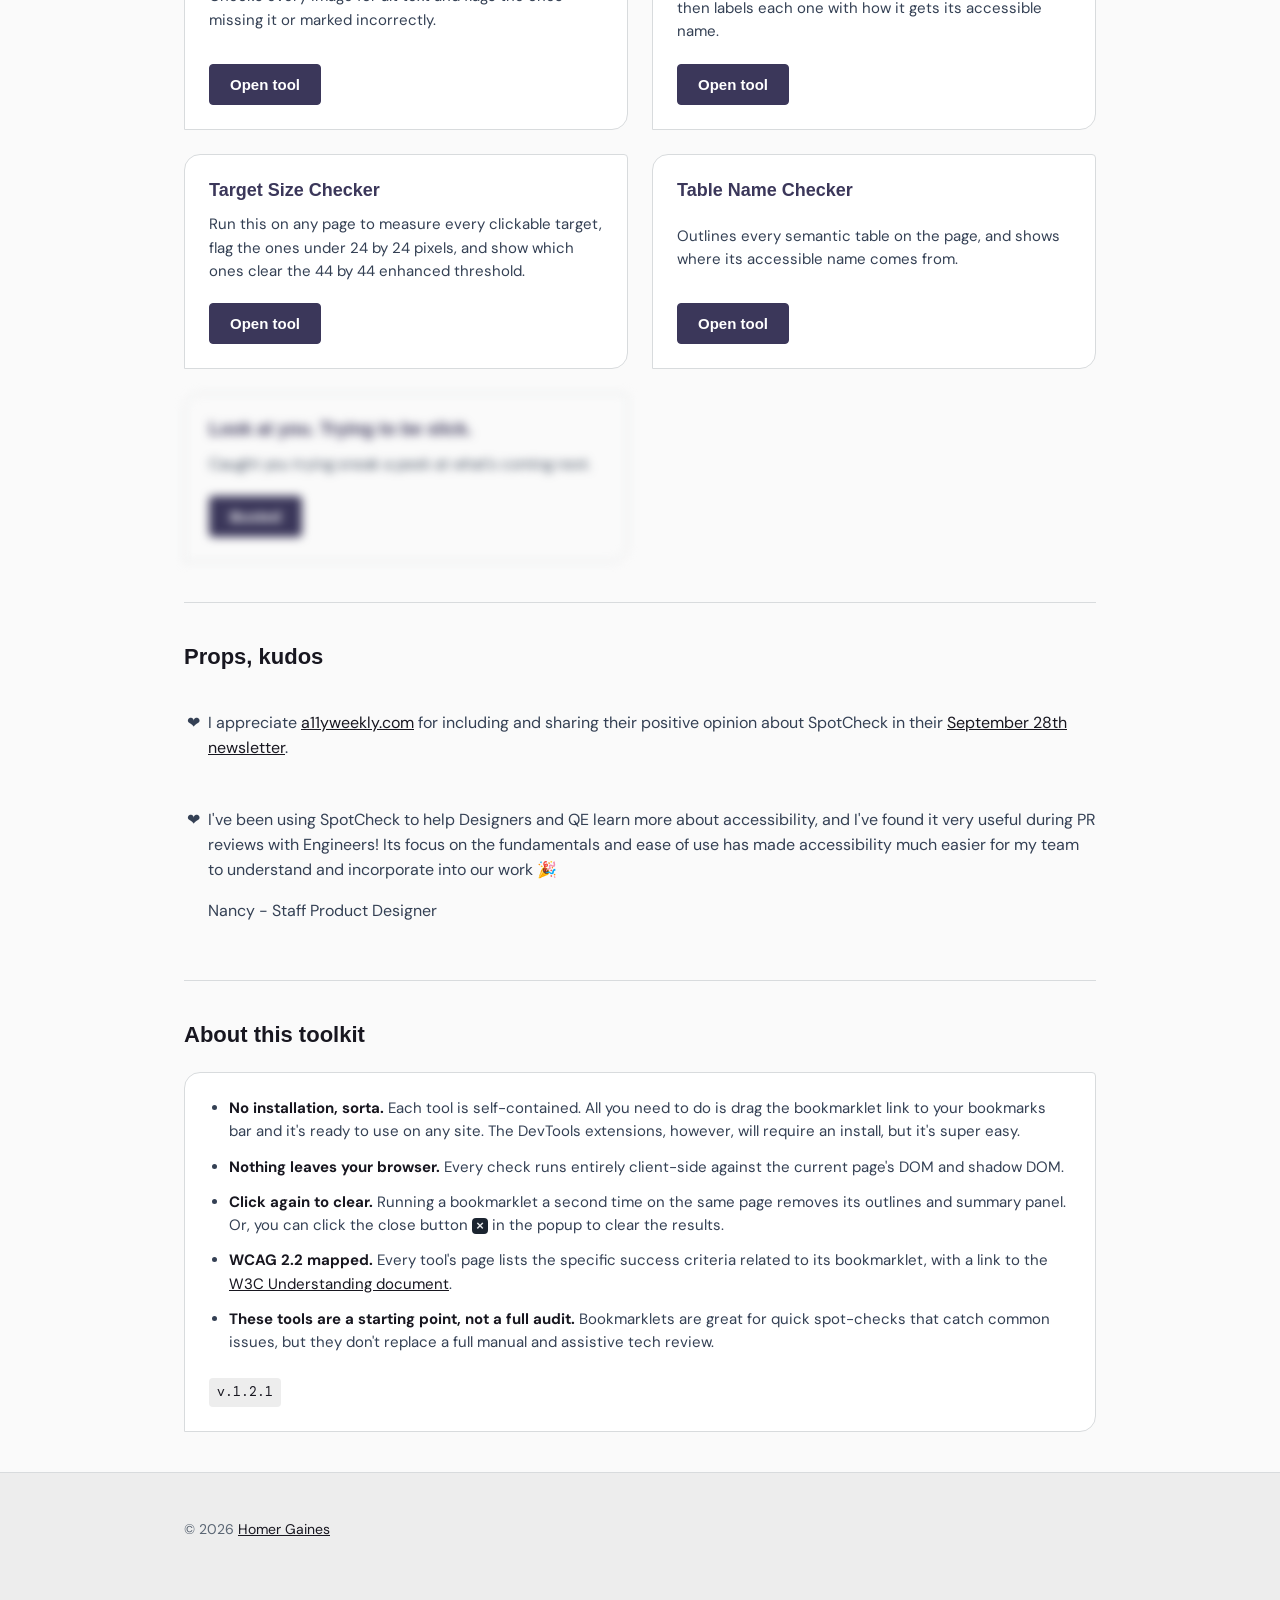
==== commit 64b57ed1: "copy updates" ====
--- a/index.html
+++ b/index.html
@@ -87,12 +87,12 @@
           Spot accessibility issues without leaving the page
         </h2>
         <p class="site-header__lede">
-          A collection of free bookmarklets that test for common accessibility
+          A collection of free tools that test for common accessibility
           issues directly in the browser. Each one maps to its related WCAG 2.2
           success criteria.
         </p>
         <ul class="site-header__stats">
-          <li class="site-header__stat"><strong>9</strong> bookmarklets</li>
+          <li class="site-header__stat"><strong>10</strong> tools</li>
           <li class="site-header__stat">
             <strong>18</strong> unique WCAG 2.2 criteria referenced
           </li>
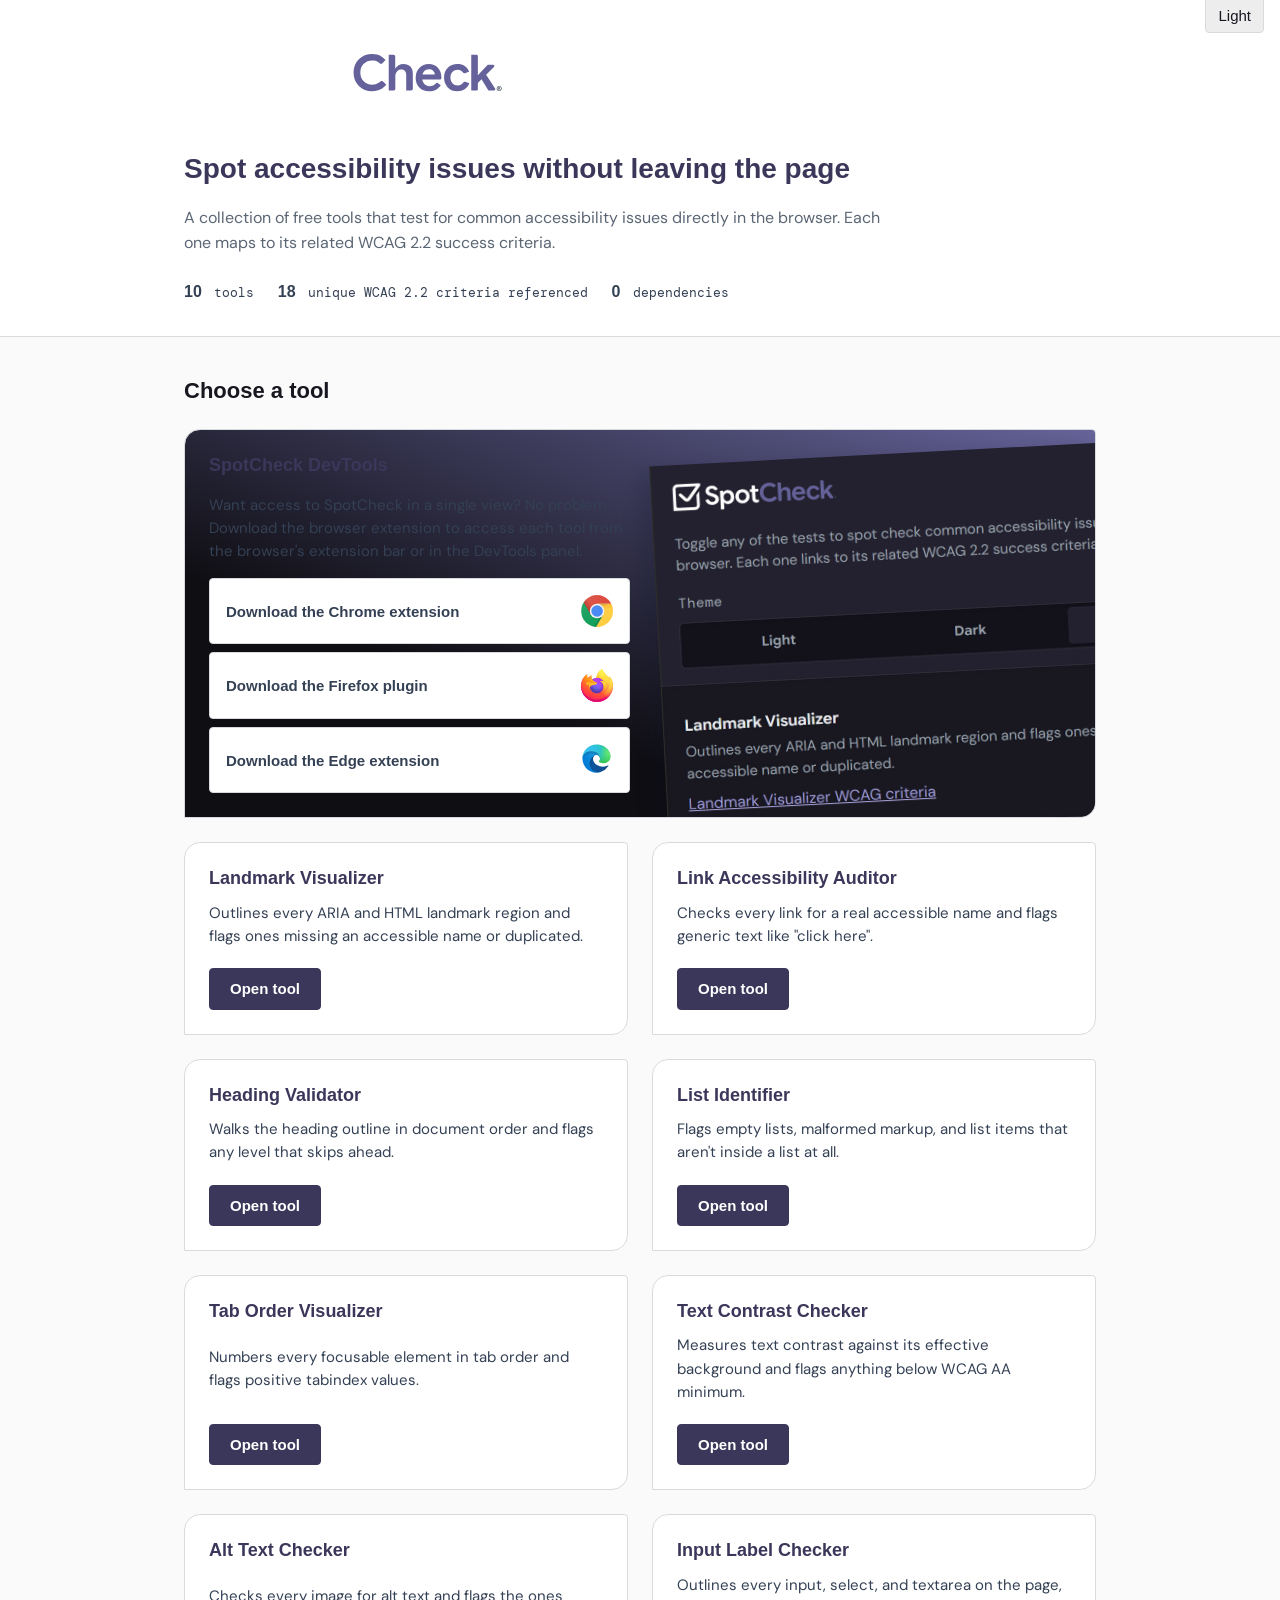
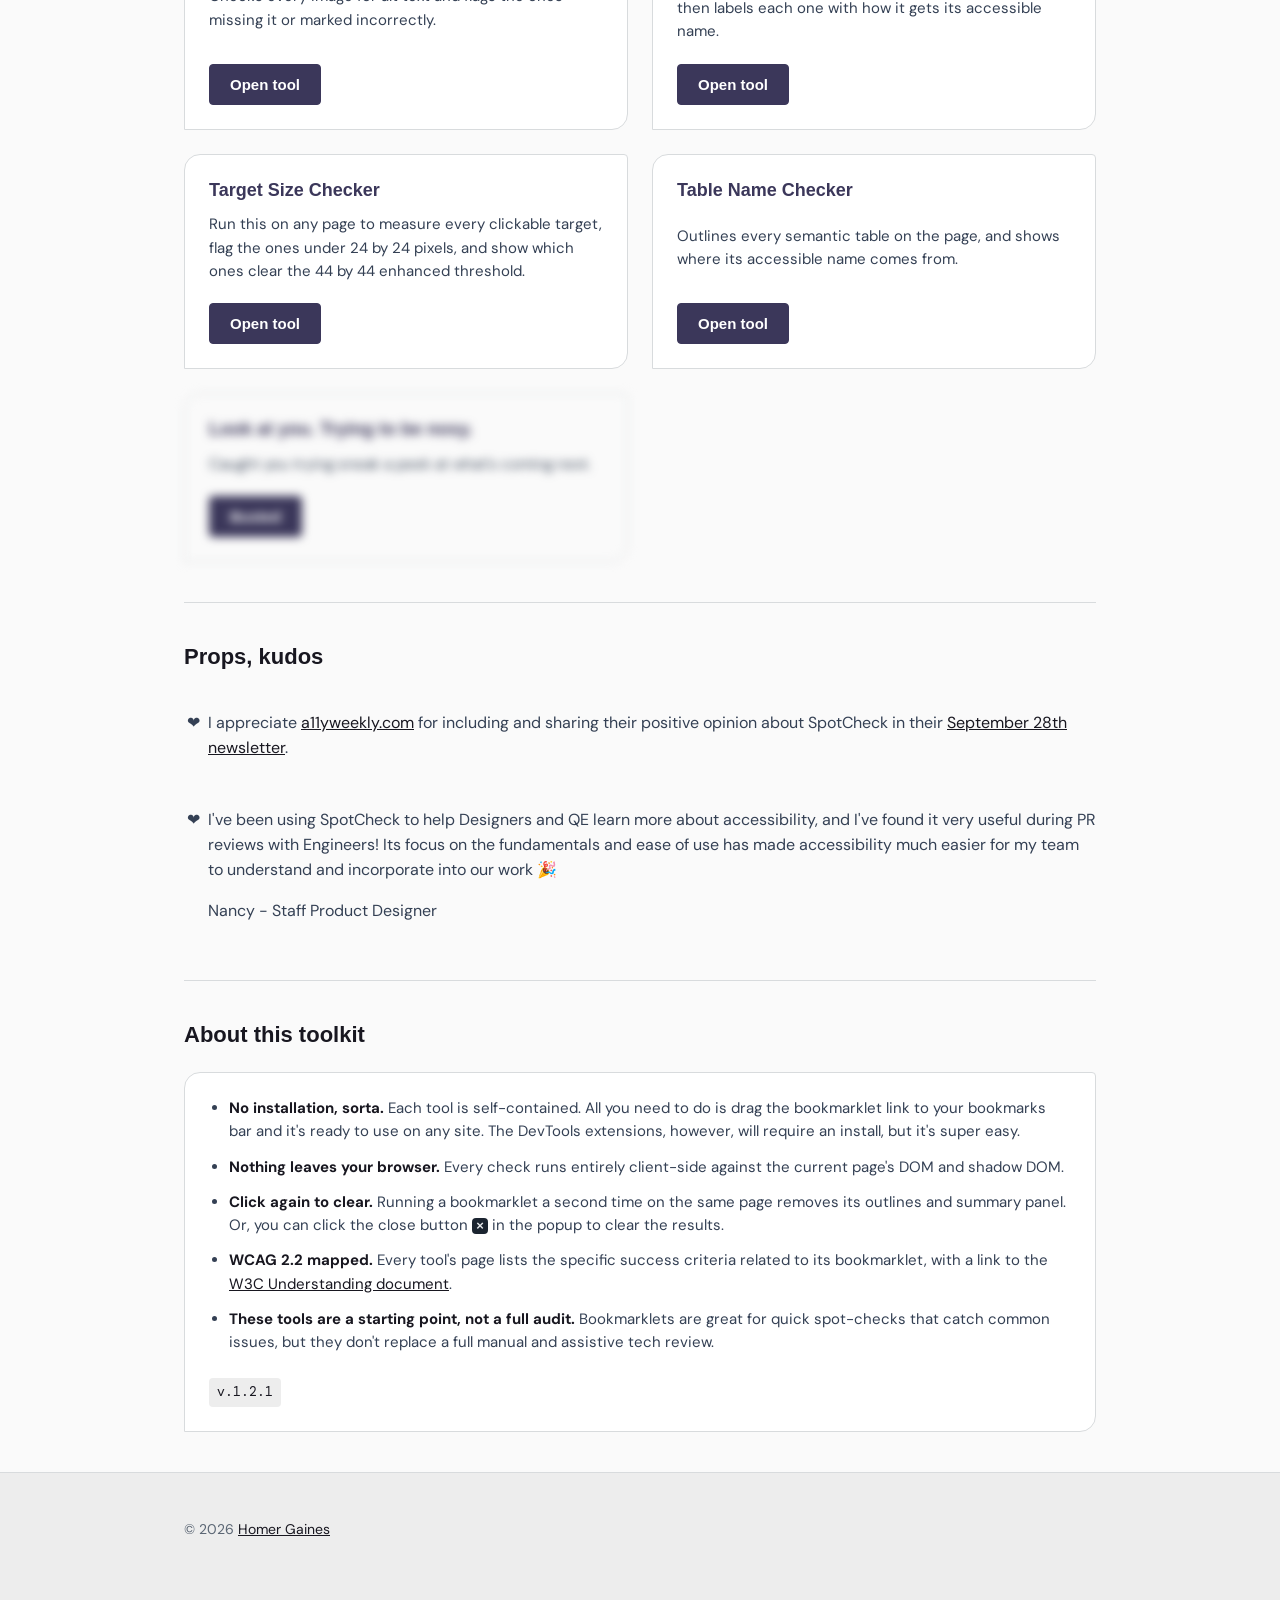
==== commit 0a1cc65a: "copy update" ====
--- a/index.html
+++ b/index.html
@@ -341,7 +341,7 @@
 
             <li class="tool coming-soon" aria-hidden="true">
               <div class="tool__header">
-                <h3 class="tool__name">Look at you. Trying to be slick.</h3>
+                <h3 class="tool__name">Look at you. Trying to be nosy.</h3>
               </div>
               <p class="tool__desc">
                 Caught you trying sneak a peek at what's coming next.
